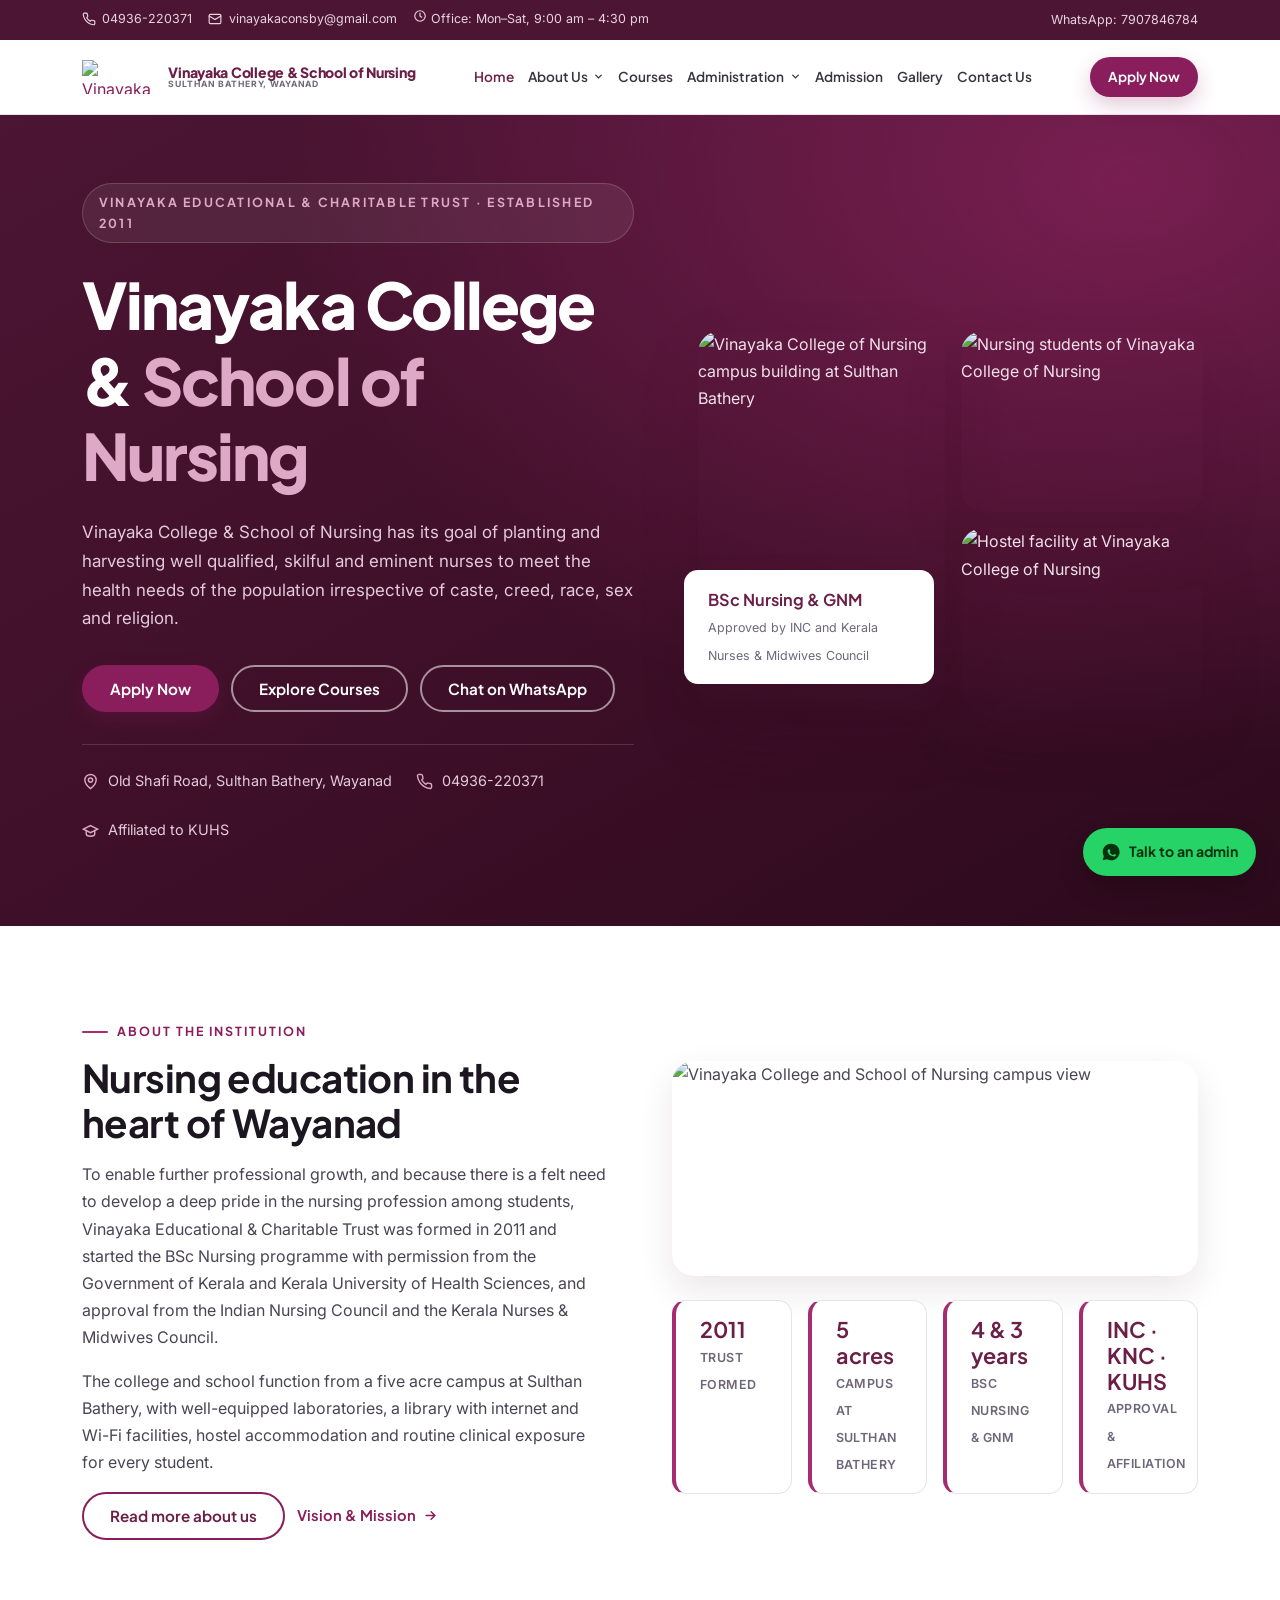
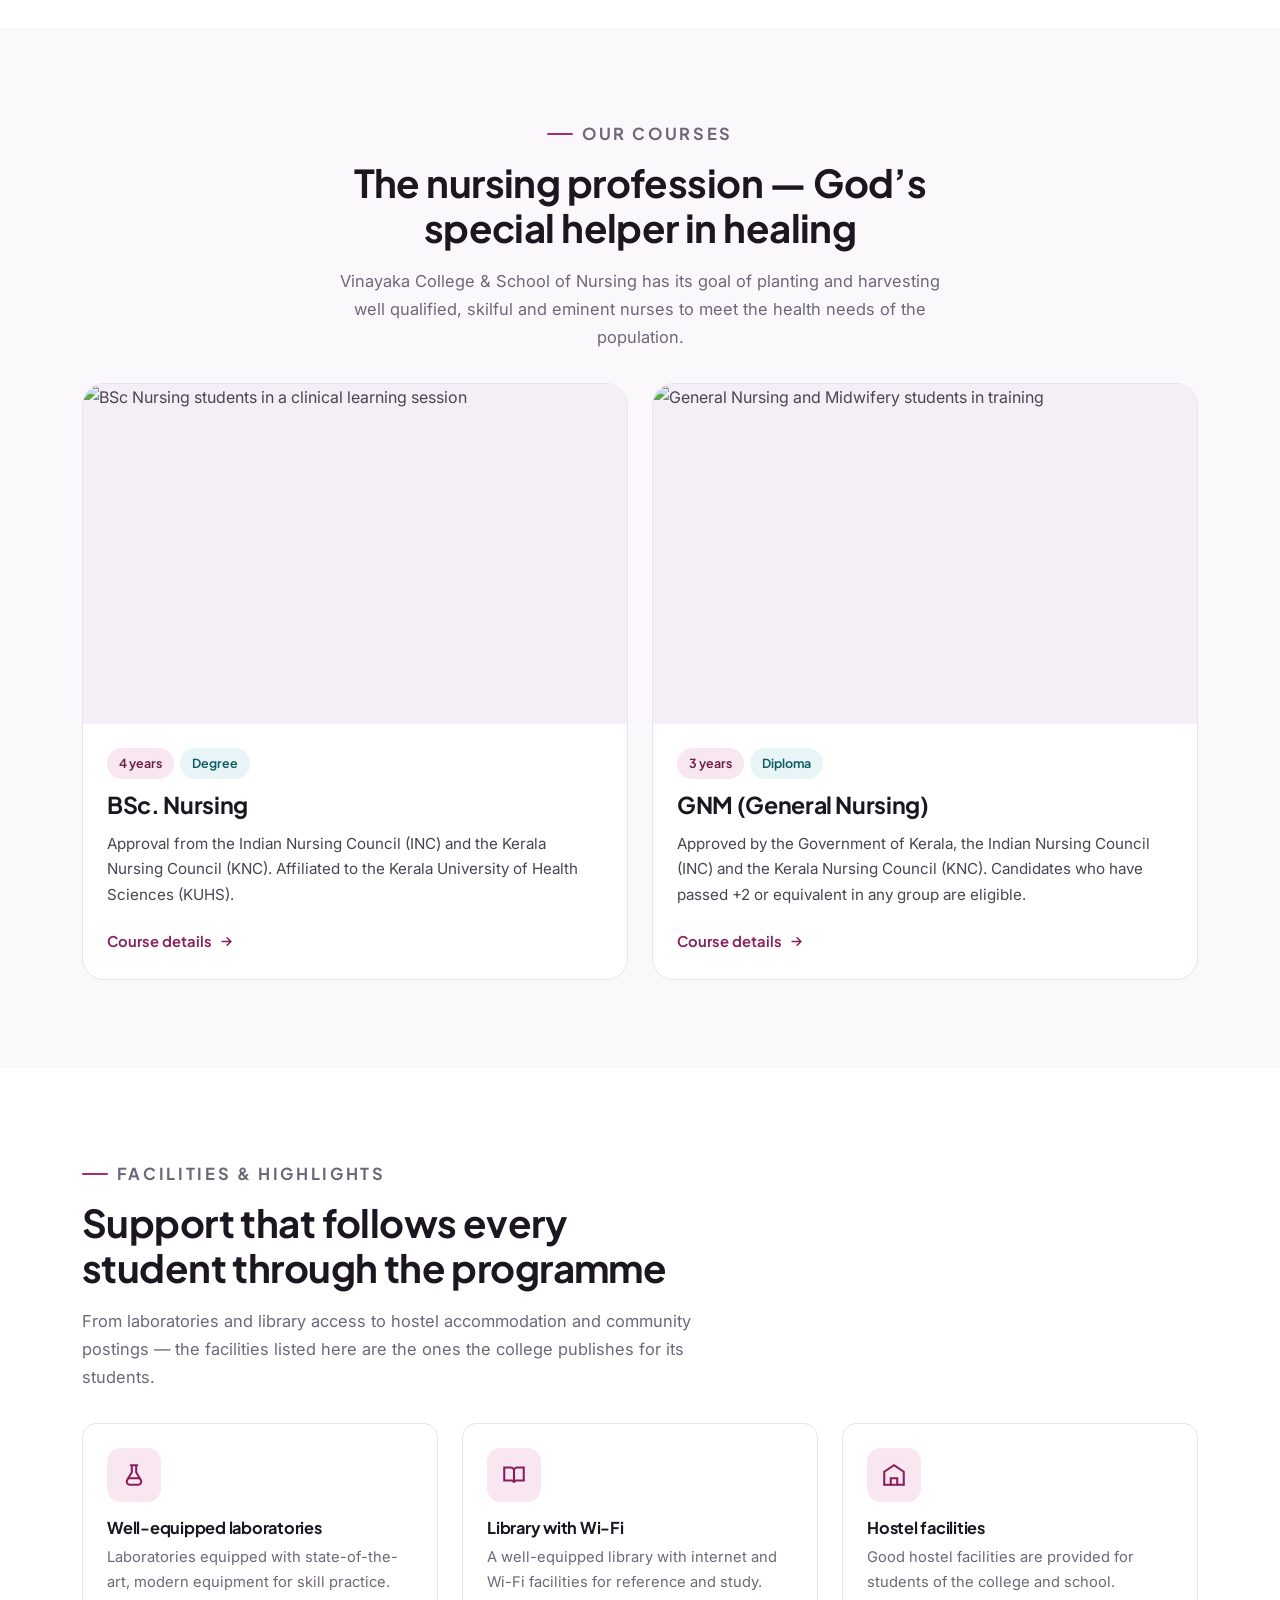
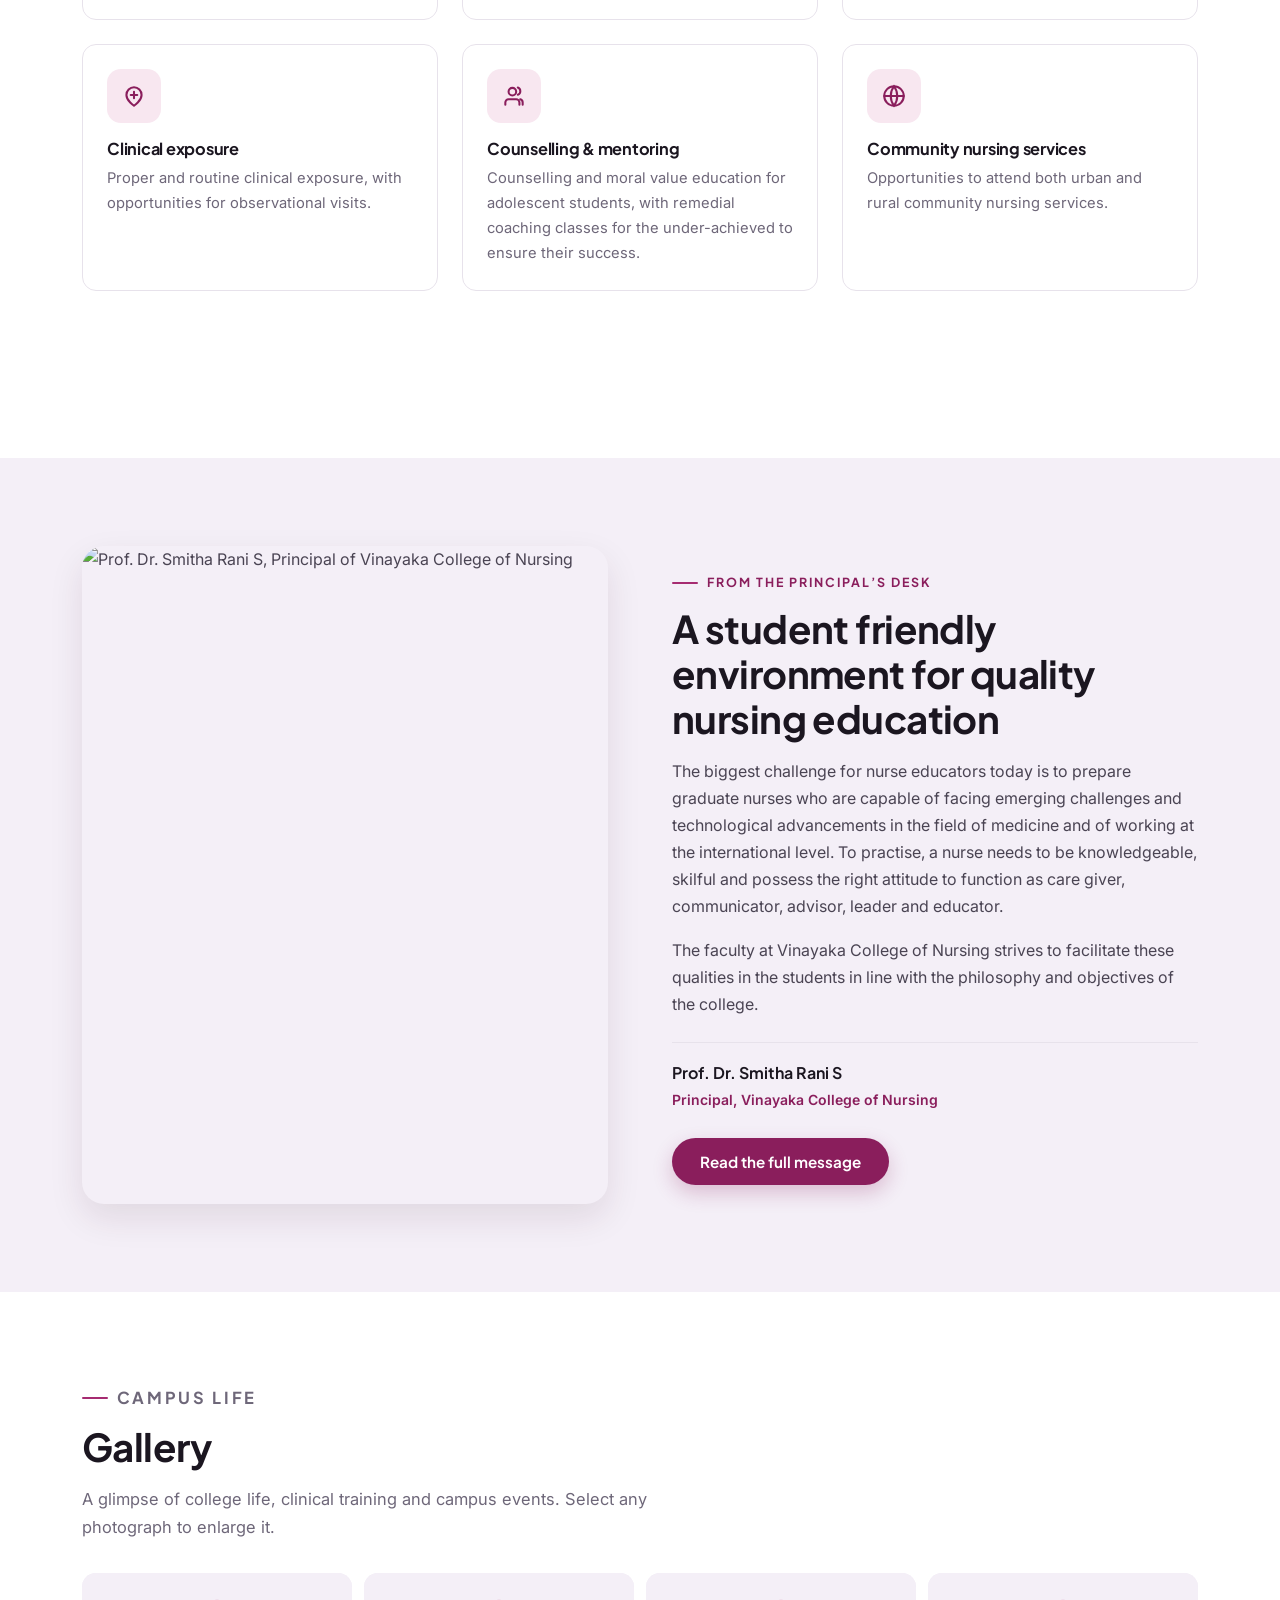
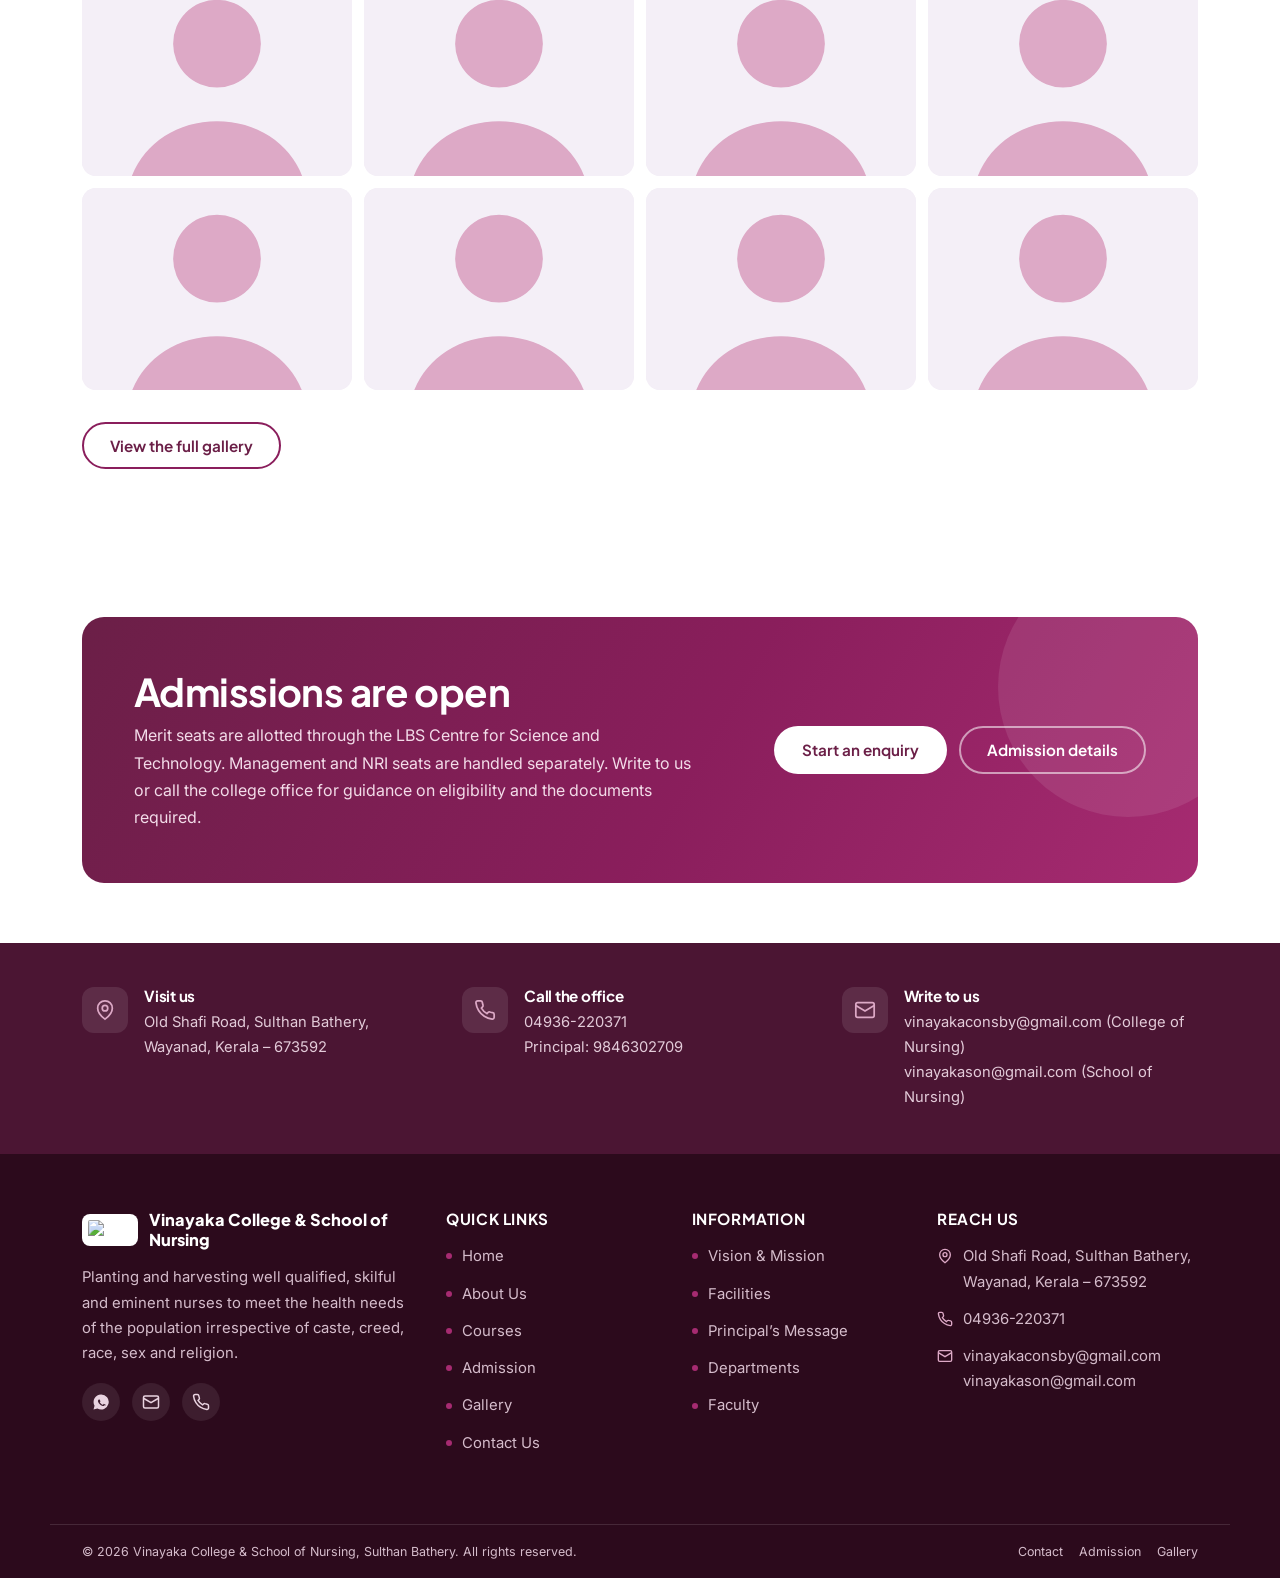
==== index.html @ c4af8f01 "Initial project upload" ====
<!DOCTYPE html>
<html lang="en">
<head>
<meta charset="utf-8">
<meta name="viewport" content="width=device-width, initial-scale=1">
<title>Vinayaka College &amp; School of Nursing | Sulthan Bathery, Wayanad</title>
<meta name="description" content="Vinayaka College &amp; School of Nursing, Sulthan Bathery, Wayanad, Kerala. BSc Nursing and GNM programmes approved by the Indian Nursing Council and Kerala Nurses and Midwives Council and affiliated to KUHS.">
<link rel="icon" href="https://vinayakacollegeofnursing.com/wp-content/uploads/2023/04/logo-1.png">
<link rel="preconnect" href="https://fonts.googleapis.com">
<link rel="preconnect" href="https://fonts.gstatic.com" crossorigin>
<link href="https://fonts.googleapis.com/css2?family=Inter:wght@400;500;600;700&family=Plus+Jakarta+Sans:wght@600;700;800&display=swap" rel="stylesheet">
<link rel="stylesheet" href="css/style.css">
</head>
<body data-page="home">
<div class="scroll-progress" id="scrollProgress" aria-hidden="true"></div>
<a class="skip-link" href="#main">Skip to main content</a>

<!-- ============================ TOP BAR ============================ -->
<div class="topbar">
  <div class="container topbar__inner">
    <ul>
      <li><a href="tel:+914936220371">
        <svg width="14" height="14" viewBox="0 0 24 24" fill="none" stroke="currentColor" stroke-width="2" stroke-linecap="round" aria-hidden="true"><path d="M22 16.9v3a2 2 0 0 1-2.2 2 19.8 19.8 0 0 1-8.6-3.1 19.5 19.5 0 0 1-6-6A19.8 19.8 0 0 1 2.1 4.2 2 2 0 0 1 4.1 2h3a2 2 0 0 1 2 1.7c.1 1 .4 1.9.7 2.8a2 2 0 0 1-.5 2.1L8.1 9.9a16 16 0 0 0 6 6l1.3-1.3a2 2 0 0 1 2.1-.4c.9.3 1.8.6 2.8.7a2 2 0 0 1 1.7 2Z"/></svg>
        04936-220371</a></li>
      <li><a href="mailto:vinayakaconsby@gmail.com">
        <svg width="14" height="14" viewBox="0 0 24 24" fill="none" stroke="currentColor" stroke-width="2" stroke-linecap="round" aria-hidden="true"><rect x="2" y="4" width="20" height="16" rx="2"/><path d="m2 7 10 6 10-6"/></svg>
        vinayakaconsby@gmail.com</a></li>
      <li class="topbar__hours">
        <svg width="14" height="14" viewBox="0 0 24 24" fill="none" stroke="currentColor" stroke-width="2" stroke-linecap="round" aria-hidden="true"><circle cx="12" cy="12" r="9"/><path d="M12 7v5l3 2"/></svg>
        Office: Mon&ndash;Sat, 9:00 am &ndash; 4:30 pm
      </li>
    </ul>
    <div class="socials">
      <a href="https://wa.me/7907846784" target="_blank" rel="noopener">WhatsApp: 7907846784</a>
    </div>
  </div>
</div>

<!-- ============================ HEADER ============================ -->
<header class="site-header" id="siteHeader">
  <div class="container header__inner">
    <a class="brand" href="index.html">
      <img src="https://vinayakacollegeofnursing.com/wp-content/uploads/2023/04/logo-1.png" alt="Vinayaka College and School of Nursing logo" width="52" height="23">
      <span class="brand__text">
        <span class="brand__name">Vinayaka College &amp; School of Nursing</span>
        <span class="brand__sub">Sulthan Bathery, Wayanad</span>
      </span>
    </a>

    <button class="nav-toggle" id="navToggle" type="button" aria-expanded="false" aria-controls="primaryNav" aria-label="Open main menu">
      <span class="nav-toggle__bars" aria-hidden="true"></span>
    </button>

    <nav class="nav" id="primaryNav" aria-label="Main">
      <ul class="nav__list">
        <li><a class="nav__link" href="index.html" aria-current="page">Home</a></li>

        <li class="has-dropdown">
          <button class="nav__link" type="button" aria-expanded="false">About Us
            <svg class="caret" width="11" height="11" viewBox="0 0 24 24" fill="none" stroke="currentColor" stroke-width="3" stroke-linecap="round" aria-hidden="true"><path d="m6 9 6 6 6-6"/></svg>
          </button>
          <ul class="dropdown">
            <li><a href="vision-mission.html">Vision &amp; Mission</a></li>
            <li><a href="facilities.html">Facilities</a></li>
            <li><a href="principals-message.html">Principal&rsquo;s Message</a></li>
          </ul>
        </li>

        <li><a class="nav__link" href="courses.html">Courses</a></li>

        <li class="has-dropdown">
          <button class="nav__link" type="button" aria-expanded="false">Administration
            <svg class="caret" width="11" height="11" viewBox="0 0 24 24" fill="none" stroke="currentColor" stroke-width="3" stroke-linecap="round" aria-hidden="true"><path d="m6 9 6 6 6-6"/></svg>
          </button>
          <ul class="dropdown">
            <li><a href="departments.html">Departments</a></li>
            <li><a href="faculty.html">Faculty</a></li>
          </ul>
        </li>

        <li><a class="nav__link" href="admission.html">Admission</a></li>
        <li><a class="nav__link" href="gallery.html">Gallery</a></li>
        <li><a class="nav__link" href="contact.html">Contact Us</a></li>
      </ul>
      <div class="nav__cta"><a class="btn btn--primary" href="admission.html#enquiry">Apply Now</a>
        <a class="btn btn--primary btn--sm" href="admission.html#enquiry">Apply Now</a>
      </div>
    </nav>

    <div class="header__cta">
      <a class="btn btn--primary btn--sm" href="admission.html#enquiry">Apply Now</a>
    </div>
  </div>
</header>
<div class="nav-scrim" id="navScrim" aria-hidden="true"></div>

<main id="main">

  <!-- ============================ HERO ============================ -->
  <section class="hero">
    <div class="container hero__inner">
      <div data-reveal>
        <p class="hero__eyebrow">Vinayaka Educational &amp; Charitable Trust &middot; Established 2011</p>
        <h1>Vinayaka College &amp; <em>School of Nursing</em></h1>
        <p class="hero__lead">
          Vinayaka College &amp; School of Nursing has its goal of planting and harvesting well qualified,
          skilful and eminent nurses to meet the health needs of the population irrespective of caste,
          creed, race, sex and religion.
        </p>
        <div class="btn-row">
          <a class="btn btn--primary" href="admission.html#enquiry">Apply Now</a>
          <a class="btn btn--onDark" href="courses.html">Explore Courses</a>
          <a class="btn btn--onDark" href="https://api.whatsapp.com/send/?phone=7907846784&amp;text&amp;type=phone_number&amp;app_absent=0" target="_blank" rel="noopener">Chat on WhatsApp</a>
        </div>
        <ul class="hero__meta">
          <li>
            <svg width="17" height="17" viewBox="0 0 24 24" fill="none" stroke="currentColor" stroke-width="2" stroke-linecap="round" aria-hidden="true"><path d="M20 10c0 6-8 12-8 12s-8-6-8-12a8 8 0 0 1 16 0Z"/><circle cx="12" cy="10" r="3"/></svg>
            Old Shafi Road, Sulthan Bathery, Wayanad
          </li>
          <li>
            <svg width="17" height="17" viewBox="0 0 24 24" fill="none" stroke="currentColor" stroke-width="2" stroke-linecap="round" aria-hidden="true"><path d="M22 16.9v3a2 2 0 0 1-2.2 2 19.8 19.8 0 0 1-8.6-3.1 19.5 19.5 0 0 1-6-6A19.8 19.8 0 0 1 2.1 4.2 2 2 0 0 1 4.1 2h3a2 2 0 0 1 2 1.7c.1 1 .4 1.9.7 2.8a2 2 0 0 1-.5 2.1L8.1 9.9a16 16 0 0 0 6 6l1.3-1.3a2 2 0 0 1 2.1-.4c.9.3 1.8.6 2.8.7a2 2 0 0 1 1.7 2Z"/></svg>
            04936-220371
          </li>
          <li>
            <svg width="17" height="17" viewBox="0 0 24 24" fill="none" stroke="currentColor" stroke-width="2" stroke-linecap="round" aria-hidden="true"><path d="M22 10 12 5 2 10l10 5 10-5Z"/><path d="M6 12v5c0 1.7 2.7 3 6 3s6-1.3 6-3v-5"/></svg>
            Affiliated to KUHS
          </li>
        </ul>
      </div>

      <div class="hero__media" data-reveal="right" data-reveal-delay="2">
        <div class="hero__media-grid">
          <img class="tall" src="https://vinayakacollegeofnursing.com/wp-content/uploads/2023/10/slider.jpg" alt="Vinayaka College of Nursing campus building at Sulthan Bathery" loading="eager" width="600" height="920">
          <img class="wide" src="https://vinayakacollegeofnursing.com/wp-content/uploads/2023/07/bscnursing.jpg" alt="Nursing students of Vinayaka College of Nursing" loading="eager" width="600" height="450">
          <img class="wide" src="https://vinayakacollegeofnursing.com/wp-content/uploads/2023/07/hostel-facility.jpg" alt="Hostel facility at Vinayaka College of Nursing" loading="lazy" width="600" height="450">
        </div>
        <div class="hero__badge">
          <strong>BSc Nursing &amp; GNM</strong>
          <span>Approved by INC and Kerala Nurses &amp; Midwives Council</span>
        </div>
      </div>
    </div>
  </section>

  <!-- ============================ ABOUT SNIPPET ============================ -->
  <section class="section">
    <div class="container split">
      <div data-reveal="left">
        <p class="eyebrow">About the institution</p>
        <h2>Nursing education in the heart of Wayanad</h2>
        <p>
          To enable further professional growth, and because there is a felt need to develop a deep pride
          in the nursing profession among students, Vinayaka Educational &amp; Charitable Trust was formed
          in 2011 and started the BSc Nursing programme with permission from the Government of Kerala and
          Kerala University of Health Sciences, and approval from the Indian Nursing Council and the
          Kerala Nurses &amp; Midwives Council.
        </p>
        <p>
          The college and school function from a five acre campus at Sulthan Bathery, with well-equipped
          laboratories, a library with internet and Wi-Fi facilities, hostel accommodation and routine
          clinical exposure for every student.
        </p>
        <div class="btn-row">
          <a class="btn btn--ghost" href="about-us.html">Read more about us</a>
          <a class="link-arrow" href="vision-mission.html">Vision &amp; Mission
            <svg width="15" height="15" viewBox="0 0 24 24" fill="none" stroke="currentColor" stroke-width="2.4" stroke-linecap="round" aria-hidden="true"><path d="M5 12h14M13 6l6 6-6 6"/></svg>
          </a>
        </div>
      </div>

      <div data-reveal="right">
        <img src="https://vinayakacollegeofnursing.com/wp-content/uploads/2023/07/banner_20180314am043257-1024x418.jpg" alt="Vinayaka College and School of Nursing campus view" loading="lazy" width="1024" height="418" style="border-radius:var(--radius-lg);box-shadow:var(--shadow-md)">
        <ul class="stats" style="margin-top:var(--sp-5)">
          <li><strong>2011</strong><span>Trust formed</span></li>
          <li><strong>5 acres</strong><span>Campus at Sulthan Bathery</span></li>
          <li><strong>4 &amp; 3 years</strong><span>BSc Nursing &amp; GNM</span></li>
          <li><strong>INC &middot; KNC &middot; KUHS</strong><span>Approval &amp; affiliation</span></li>
        </ul>
      </div>
    </div>
  </section>

  <!-- ============================ COURSES PREVIEW ============================ -->
  <section class="section section--tint">
    <div class="container">
      <div class="section-head section-head--center" data-reveal>
        <p class="eyebrow">Our courses</p>
        <h2>The nursing profession &mdash; God&rsquo;s special helper in healing</h2>
        <p>Vinayaka College &amp; School of Nursing has its goal of planting and harvesting well qualified,
          skilful and eminent nurses to meet the health needs of the population.</p>
      </div>

      <div class="grid grid--2">
        <article class="card" data-reveal data-reveal-delay="1">
          <div class="card__media">
            <img src="https://vinayakacollegeofnursing.com/wp-content/uploads/2023/07/bscnursing.jpg" alt="BSc Nursing students in a clinical learning session" loading="lazy" width="800" height="500">
          </div>
          <div class="card__body">
            <div class="card__tags">
              <span class="tag">4 years</span>
              <span class="tag tag--teal">Degree</span>
            </div>
            <h3 class="card__title">BSc. Nursing</h3>
            <p class="card__text">
              Approval from the Indian Nursing Council (INC) and the Kerala Nursing Council (KNC).
              Affiliated to the Kerala University of Health Sciences (KUHS).
            </p>
            <div class="card__foot">
              <a class="link-arrow" href="courses.html#bsc-nursing">Course details
                <svg width="15" height="15" viewBox="0 0 24 24" fill="none" stroke="currentColor" stroke-width="2.4" stroke-linecap="round" aria-hidden="true"><path d="M5 12h14M13 6l6 6-6 6"/></svg>
              </a>
            </div>
          </div>
        </article>

        <article class="card" data-reveal data-reveal-delay="2">
          <div class="card__media">
            <img src="https://vinayakacollegeofnursing.com/wp-content/uploads/2023/07/bscnursing1.jpg" alt="General Nursing and Midwifery students in training" loading="lazy" width="800" height="500">
          </div>
          <div class="card__body">
            <div class="card__tags">
              <span class="tag">3 years</span>
              <span class="tag tag--teal">Diploma</span>
            </div>
            <h3 class="card__title">GNM (General Nursing)</h3>
            <p class="card__text">
              Approved by the Government of Kerala, the Indian Nursing Council (INC) and the
              Kerala Nursing Council (KNC). Candidates who have passed +2 or equivalent in any group
              are eligible.
            </p>
            <div class="card__foot">
              <a class="link-arrow" href="courses.html#gnm">Course details
                <svg width="15" height="15" viewBox="0 0 24 24" fill="none" stroke="currentColor" stroke-width="2.4" stroke-linecap="round" aria-hidden="true"><path d="M5 12h14M13 6l6 6-6 6"/></svg>
              </a>
            </div>
          </div>
        </article>
      </div>
    </div>
  </section>

  <!-- ============================ FACILITIES PREVIEW ============================ -->
  <section class="section">
    <div class="container">
      <div class="section-head" data-reveal>
        <p class="eyebrow">Facilities &amp; highlights</p>
        <h2>Support that follows every student through the programme</h2>
        <p>From laboratories and library access to hostel accommodation and community postings &mdash;
          the facilities listed here are the ones the college publishes for its students.</p>
      </div>

      <div class="grid grid--3">
        <div class="feature" data-reveal data-reveal-delay="1">
          <div class="feature__icon" aria-hidden="true">
            <svg width="26" height="26" viewBox="0 0 24 24" fill="none" stroke="currentColor" stroke-width="1.9" stroke-linecap="round"><path d="M9 3h6M10 3v6.5L5.5 17A3 3 0 0 0 8 21h8a3 3 0 0 0 2.5-4L14 9.5V3"/><path d="M7 15h10"/></svg>
          </div>
          <h3>Well-equipped laboratories</h3>
          <p>Laboratories equipped with state-of-the-art, modern equipment for skill practice.</p>
        </div>

        <div class="feature" data-reveal data-reveal-delay="2">
          <div class="feature__icon" aria-hidden="true">
            <svg width="26" height="26" viewBox="0 0 24 24" fill="none" stroke="currentColor" stroke-width="1.9" stroke-linecap="round"><path d="M3 5h6a3 3 0 0 1 3 3v11a2.5 2.5 0 0 0-2.5-2H3Z"/><path d="M21 5h-6a3 3 0 0 0-3 3v11a2.5 2.5 0 0 1 2.5-2H21Z"/></svg>
          </div>
          <h3>Library with Wi-Fi</h3>
          <p>A well-equipped library with internet and Wi-Fi facilities for reference and study.</p>
        </div>

        <div class="feature" data-reveal data-reveal-delay="3">
          <div class="feature__icon" aria-hidden="true">
            <svg width="26" height="26" viewBox="0 0 24 24" fill="none" stroke="currentColor" stroke-width="1.9" stroke-linecap="round"><path d="M3 21V9l9-6 9 6v12"/><path d="M9 21v-6h6v6"/><path d="M3 21h18"/></svg>
          </div>
          <h3>Hostel facilities</h3>
          <p>Good hostel facilities are provided for students of the college and school.</p>
        </div>

        <div class="feature" data-reveal data-reveal-delay="1">
          <div class="feature__icon" aria-hidden="true">
            <svg width="26" height="26" viewBox="0 0 24 24" fill="none" stroke="currentColor" stroke-width="1.9" stroke-linecap="round"><path d="M12 21s-7-4.6-7-10a7 7 0 0 1 14 0c0 5.4-7 10-7 10Z"/><path d="M12 8v6M9 11h6"/></svg>
          </div>
          <h3>Clinical exposure</h3>
          <p>Proper and routine clinical exposure, with opportunities for observational visits.</p>
        </div>

        <div class="feature" data-reveal data-reveal-delay="2">
          <div class="feature__icon" aria-hidden="true">
            <svg width="26" height="26" viewBox="0 0 24 24" fill="none" stroke="currentColor" stroke-width="1.9" stroke-linecap="round"><path d="M17 20v-2a3 3 0 0 0-3-3H7a3 3 0 0 0-3 3v2"/><circle cx="10.5" cy="8" r="3.5"/><path d="M20 20v-2a3 3 0 0 0-2.3-2.9"/><path d="M15.5 4.2a3.5 3.5 0 0 1 0 6.6"/></svg>
          </div>
          <h3>Counselling &amp; mentoring</h3>
          <p>Counselling and moral value education for adolescent students, with remedial coaching
             classes for the under-achieved to ensure their success.</p>
        </div>

        <div class="feature" data-reveal data-reveal-delay="3">
          <div class="feature__icon" aria-hidden="true">
            <svg width="26" height="26" viewBox="0 0 24 24" fill="none" stroke="currentColor" stroke-width="1.9" stroke-linecap="round"><circle cx="12" cy="12" r="9"/><path d="M3 12h18M12 3a15 15 0 0 1 0 18 15 15 0 0 1 0-18Z"/></svg>
          </div>
          <h3>Community nursing services</h3>
          <p>Opportunities to attend both urban and rural community nursing services.</p>
        </div>
      </div>

      <div class="btn-row" style="margin-top:var(--sp-6)" data-reveal>
        <a class="btn btn--ghost" href="facilities.html">See all facilities</a>
      </div>
    </div>
  </section>

  <!-- ============================ PRINCIPAL SNIPPET ============================ -->
  <section class="section section--lav">
    <div class="container split">
      <div data-reveal="left">
        <img src="https://vinayakacollegeofnursing.com/wp-content/uploads/2026/02/00111.jpg" alt="Prof. Dr. Smitha Rani S, Principal of Vinayaka College of Nursing" loading="lazy" width="600" height="700" style="border-radius:var(--radius-lg);box-shadow:var(--shadow-md);width:100%;object-fit:cover;aspect-ratio:4/5">
      </div>
      <div data-reveal="right">
        <p class="eyebrow">From the Principal&rsquo;s desk</p>
        <h2>A student friendly environment for quality nursing education</h2>
        <div class="quote" style="background:transparent;border:0;box-shadow:none;padding:0">
          <p>
            The biggest challenge for nurse educators today is to prepare graduate nurses who are capable
            of facing emerging challenges and technological advancements in the field of medicine and of
            working at the international level. To practise, a nurse needs to be knowledgeable, skilful and
            possess the right attitude to function as care giver, communicator, advisor, leader and educator.
          </p>
          <p>
            The faculty at Vinayaka College of Nursing strives to facilitate these qualities in the students
            in line with the philosophy and objectives of the college.
          </p>
          <div class="quote__sign">
            <strong>Prof. Dr. Smitha Rani S</strong>
            <span>Principal, Vinayaka College of Nursing</span>
          </div>
        </div>
        <div class="btn-row" style="margin-top:var(--sp-5)">
          <a class="btn btn--primary" href="principals-message.html">Read the full message</a>
        </div>
      </div>
    </div>
  </section>

  <!-- ============================ GALLERY PREVIEW ============================ -->
  <section class="section">
    <div class="container">
      <div class="section-head" data-reveal>
        <p class="eyebrow">Campus life</p>
        <h2>Gallery</h2>
        <p>A glimpse of college life, clinical training and campus events. Select any photograph to
          enlarge it.</p>
      </div>

      <div class="gallery-grid gallery-grid--preview" id="galleryGrid" data-limit="8" data-year-filter="false"></div>

      <div class="btn-row" style="margin-top:var(--sp-6)" data-reveal>
        <a class="btn btn--ghost" href="gallery.html">View the full gallery</a>
      </div>
    </div>
  </section>

  <!-- ============================ ADMISSION CTA ============================ -->
  <section class="section section--tight">
    <div class="container" data-reveal="zoom">
      <div class="cta-band">
        <div>
          <h2>Admissions are open</h2>
          <p>Merit seats are allotted through the LBS Centre for Science and Technology. Management and
            NRI seats are handled separately. Write to us or call the college office for guidance on
            eligibility and the documents required.</p>
        </div>
        <div class="cta-band__actions">
          <a class="btn btn--light" href="admission.html#enquiry">Start an enquiry</a>
          <a class="btn btn--onDark" href="admission.html">Admission details</a>
        </div>
      </div>
    </div>
  </section>

  <!-- ============================ CONTACT STRIP ============================ -->
  <section class="contact-strip">
    <div class="container contact-strip__grid">
      <div class="contact-strip__item" data-reveal data-reveal-delay="1">
        <div class="contact-strip__icon" aria-hidden="true">
          <svg width="22" height="22" viewBox="0 0 24 24" fill="none" stroke="currentColor" stroke-width="1.9" stroke-linecap="round"><path d="M20 10c0 6-8 12-8 12s-8-6-8-12a8 8 0 0 1 16 0Z"/><circle cx="12" cy="10" r="3"/></svg>
        </div>
        <div>
          <h3>Visit us</h3>
          <p>Old Shafi Road, Sulthan Bathery,<br>Wayanad, Kerala &ndash; 673592</p>
        </div>
      </div>
      <div class="contact-strip__item" data-reveal data-reveal-delay="2">
        <div class="contact-strip__icon" aria-hidden="true">
          <svg width="22" height="22" viewBox="0 0 24 24" fill="none" stroke="currentColor" stroke-width="1.9" stroke-linecap="round"><path d="M22 16.9v3a2 2 0 0 1-2.2 2 19.8 19.8 0 0 1-8.6-3.1 19.5 19.5 0 0 1-6-6A19.8 19.8 0 0 1 2.1 4.2 2 2 0 0 1 4.1 2h3a2 2 0 0 1 2 1.7c.1 1 .4 1.9.7 2.8a2 2 0 0 1-.5 2.1L8.1 9.9a16 16 0 0 0 6 6l1.3-1.3a2 2 0 0 1 2.1-.4c.9.3 1.8.6 2.8.7a2 2 0 0 1 1.7 2Z"/></svg>
        </div>
        <div>
          <h3>Call the office</h3>
          <p><a href="tel:+914936220371">04936-220371</a><br>
             Principal: <a href="tel:+919846302709">9846302709</a></p>
        </div>
      </div>
      <div class="contact-strip__item" data-reveal data-reveal-delay="3">
        <div class="contact-strip__icon" aria-hidden="true">
          <svg width="22" height="22" viewBox="0 0 24 24" fill="none" stroke="currentColor" stroke-width="1.9" stroke-linecap="round"><rect x="2" y="4" width="20" height="16" rx="2"/><path d="m2 7 10 6 10-6"/></svg>
        </div>
        <div>
          <h3>Write to us</h3>
          <p><a href="mailto:vinayakaconsby@gmail.com">vinayakaconsby@gmail.com</a> (College of Nursing)<br>
             <a href="mailto:vinayakason@gmail.com">vinayakason@gmail.com</a> (School of Nursing)</p>
        </div>
      </div>
    </div>
  </section>

</main>

<!-- ============================ FOOTER ============================ -->
<footer class="site-footer">
  <div class="container site-footer__main">
    <div>
      <div class="footer-brand">
        <img src="https://vinayakacollegeofnursing.com/wp-content/uploads/2023/04/logo-1.png" alt="Vinayaka College and School of Nursing logo" width="56" height="25" loading="lazy">
        <span>Vinayaka College &amp; School of Nursing</span>
      </div>
      <p>
        Planting and harvesting well qualified, skilful and eminent nurses to meet the health needs of
        the population irrespective of caste, creed, race, sex and religion.
      </p>
      <div class="footer-social">
        <a href="https://wa.me/7907846784" target="_blank" rel="noopener" aria-label="WhatsApp the college">
          <svg width="18" height="18" viewBox="0 0 24 24" fill="currentColor" aria-hidden="true"><path d="M12 2a10 10 0 0 0-8.6 15L2 22l5.2-1.4A10 10 0 1 0 12 2Zm5.3 14.1c-.2.6-1.2 1.2-1.7 1.2-.4 0-.9.2-3.1-.7s-3.6-3.3-3.7-3.5c-.1-.2-.9-1.2-.9-2.3s.6-1.6.8-1.9c.2-.2.4-.3.6-.3h.5c.2 0 .4 0 .6.4l.8 1.9c.1.2 0 .4-.1.5l-.4.5c-.1.2-.3.3-.1.6.2.3.7 1.1 1.5 1.8 1 .9 1.8 1.2 2 1.3.2.1.4.1.6-.1l.8-.9c.2-.2.3-.2.5-.1l1.7.8c.4.2.5.3.5.5 0 .1 0 .7-.1 1.2Z"/></svg>
        </a>
        <a href="mailto:vinayakaconsby@gmail.com" aria-label="Email the college">
          <svg width="18" height="18" viewBox="0 0 24 24" fill="none" stroke="currentColor" stroke-width="2" aria-hidden="true"><rect x="2" y="4" width="20" height="16" rx="2"/><path d="m2 7 10 6 10-6"/></svg>
        </a>
        <a href="tel:+914936220371" aria-label="Call the college">
          <svg width="18" height="18" viewBox="0 0 24 24" fill="none" stroke="currentColor" stroke-width="2" stroke-linecap="round" aria-hidden="true"><path d="M22 16.9v3a2 2 0 0 1-2.2 2 19.8 19.8 0 0 1-8.6-3.1 19.5 19.5 0 0 1-6-6A19.8 19.8 0 0 1 2.1 4.2 2 2 0 0 1 4.1 2h3a2 2 0 0 1 2 1.7c.1 1 .4 1.9.7 2.8a2 2 0 0 1-.5 2.1L8.1 9.9a16 16 0 0 0 6 6l1.3-1.3a2 2 0 0 1 2.1-.4c.9.3 1.8.6 2.8.7a2 2 0 0 1 1.7 2Z"/></svg>
        </a>
      </div>
    </div>

    <div>
      <h3>Quick links</h3>
      <ul class="footer-links">
        <li><a href="index.html">Home</a></li>
        <li><a href="about-us.html">About Us</a></li>
        <li><a href="courses.html">Courses</a></li>
        <li><a href="admission.html">Admission</a></li>
        <li><a href="gallery.html">Gallery</a></li>
        <li><a href="contact.html">Contact Us</a></li>
      </ul>
    </div>

    <div>
      <h3>Information</h3>
      <ul class="footer-links">
        <li><a href="vision-mission.html">Vision &amp; Mission</a></li>
        <li><a href="facilities.html">Facilities</a></li>
        <li><a href="principals-message.html">Principal&rsquo;s Message</a></li>
        <li><a href="departments.html">Departments</a></li>
        <li><a href="faculty.html">Faculty</a></li>
      </ul>
    </div>

    <div>
      <h3>Reach us</h3>
      <ul class="footer-contact">
        <li>
          <svg width="16" height="16" viewBox="0 0 24 24" fill="none" stroke="currentColor" stroke-width="2" stroke-linecap="round" aria-hidden="true"><path d="M20 10c0 6-8 12-8 12s-8-6-8-12a8 8 0 0 1 16 0Z"/><circle cx="12" cy="10" r="3"/></svg>
          <span>Old Shafi Road, Sulthan Bathery,<br>Wayanad, Kerala &ndash; 673592</span>
        </li>
        <li>
          <svg width="16" height="16" viewBox="0 0 24 24" fill="none" stroke="currentColor" stroke-width="2" stroke-linecap="round" aria-hidden="true"><path d="M22 16.9v3a2 2 0 0 1-2.2 2 19.8 19.8 0 0 1-8.6-3.1 19.5 19.5 0 0 1-6-6A19.8 19.8 0 0 1 2.1 4.2 2 2 0 0 1 4.1 2h3a2 2 0 0 1 2 1.7c.1 1 .4 1.9.7 2.8a2 2 0 0 1-.5 2.1L8.1 9.9a16 16 0 0 0 6 6l1.3-1.3a2 2 0 0 1 2.1-.4c.9.3 1.8.6 2.8.7a2 2 0 0 1 1.7 2Z"/></svg>
          <span><a href="tel:+914936220371">04936-220371</a></span>
        </li>
        <li>
          <svg width="16" height="16" viewBox="0 0 24 24" fill="none" stroke="currentColor" stroke-width="2" aria-hidden="true"><rect x="2" y="4" width="20" height="16" rx="2"/><path d="m2 7 10 6 10-6"/></svg>
          <span>
            <a href="mailto:vinayakaconsby@gmail.com">vinayakaconsby@gmail.com</a><br>
            <a href="mailto:vinayakason@gmail.com">vinayakason@gmail.com</a>
          </span>
        </li>
      </ul>
    </div>
  </div>

  <div class="container site-footer__bottom">
    <p>&copy; <span data-current-year>2026</span> Vinayaka College &amp; School of Nursing, Sulthan Bathery. All rights reserved.</p>
    <nav aria-label="Footer">
      <a href="contact.html">Contact</a>
      <a href="admission.html">Admission</a>
      <a href="gallery.html">Gallery</a>
    </nav>
  </div>
</footer>

<a class="float-wa" href="https://wa.me/7907846784" target="_blank" rel="noopener">
  <svg width="20" height="20" viewBox="0 0 24 24" fill="currentColor" aria-hidden="true"><path d="M12 2a10 10 0 0 0-8.6 15L2 22l5.2-1.4A10 10 0 1 0 12 2Zm5.3 14.1c-.2.6-1.2 1.2-1.7 1.2-.4 0-.9.2-3.1-.7s-3.6-3.3-3.7-3.5c-.1-.2-.9-1.2-.9-2.3s.6-1.6.8-1.9c.2-.2.4-.3.6-.3h.5c.2 0 .4 0 .6.4l.8 1.9c.1.2 0 .4-.1.5l-.4.5c-.1.2-.3.3-.1.6.2.3.7 1.1 1.5 1.8 1 .9 1.8 1.2 2 1.3.2.1.4.1.6-.1l.8-.9c.2-.2.3-.2.5-.1l1.7.8c.4.2.5.3.5.5 0 .1 0 .7-.1 1.2Z"/></svg>
  <span>Talk to an admin</span>
</a>

<button class="back-to-top" id="backToTop" type="button" aria-label="Back to top">
  <svg width="18" height="18" viewBox="0 0 24 24" fill="none" stroke="currentColor" stroke-width="2.4" stroke-linecap="round" aria-hidden="true"><path d="M12 19V5M6 11l6-6 6 6"/></svg>
</button>

<!-- ============================ LIGHTBOX ============================ -->
<div class="lightbox" id="lightbox" role="dialog" aria-modal="true" aria-label="Gallery image viewer">
  <button class="lightbox__btn lightbox__close" type="button" aria-label="Close image viewer">
    <svg width="20" height="20" viewBox="0 0 24 24" fill="none" stroke="currentColor" stroke-width="2.4" stroke-linecap="round" aria-hidden="true"><path d="M18 6 6 18M6 6l12 12"/></svg>
  </button>
  <button class="lightbox__btn lightbox__prev" type="button" aria-label="Previous image">
    <svg width="20" height="20" viewBox="0 0 24 24" fill="none" stroke="currentColor" stroke-width="2.4" stroke-linecap="round" aria-hidden="true"><path d="M15 18l-6-6 6-6"/></svg>
  </button>
  <figure class="lightbox__figure">
    <img class="lightbox__img" id="lightboxImg" src="" alt="">
    <figcaption class="lightbox__caption">
      <span id="lightboxCaption"></span>
      <span class="lightbox__count" id="lightboxCount"></span>
    </figcaption>
  </figure>
  <button class="lightbox__btn lightbox__next" type="button" aria-label="Next image">
    <svg width="20" height="20" viewBox="0 0 24 24" fill="none" stroke="currentColor" stroke-width="2.4" stroke-linecap="round" aria-hidden="true"><path d="M9 6l6 6-6 6"/></svg>
  </button>
</div>

<script src="js/script.js"></script>
</body>
</html>
---- css/style.css ----
/* ==========================================================================
   Vinayaka College & School of Nursing — shared stylesheet
   Palette derived from the college logo (deep magenta / plum).
   Design approach (layout, spacing, typography hierarchy, motion) is
   inspired by a modern academy site; no assets or text are copied from it.
   ========================================================================== */

/* ---------------------------------------------------------------
   1. Design tokens
   --------------------------------------------------------------- */
:root {
  /* Brand — sampled from the Vinayaka logo (deep magenta / plum) */
  --brand-900: #3E0F28;
  --brand-800: #4B1533;
  --brand-700: #6B1F47;
  --brand-600: #8A1E5C; /* primary — logo colour */
  --brand-500: #A62B71;
  --brand-300: #DDA9C6;
  --brand-100: #F8E7F0;

  /* Secondary — professional healthcare teal */
  --teal-700: #0E5C63;
  --teal-600: #12808A;
  --teal-200: #BEE3E6;
  --teal-100: #E8F5F6;

  /* Warm accent for highlights */
  --sand-500: #E2A33C;

  /* Neutrals */
  --ink: #1B1620;
  --ink-2: #3A3340;
  --body: #4A4453;
  --muted: #6E6779;
  --line: #E7E2EB;
  --surface: #FFFFFF;
  --surface-2: #FBF8FC;
  --surface-3: #F4EFF7;

  /* Type */
  --font-display: "Plus Jakarta Sans", "Avenir Next", "Segoe UI", Roboto, "Helvetica Neue", Arial, sans-serif;
  --font-body: "Inter", "Segoe UI", Roboto, "Helvetica Neue", Arial, sans-serif;

  /* Scale */
  --fs-display: clamp(2.1rem, 1.3rem + 3.4vw, 4rem);
  --fs-h1: clamp(1.9rem, 1.25rem + 2.5vw, 3.1rem);
  --fs-h2: clamp(1.55rem, 1.15rem + 1.6vw, 2.4rem);
  --fs-h3: clamp(1.15rem, 1rem + 0.6vw, 1.45rem);
  --fs-eyebrow: 0.78rem;
  --fs-body: 1rem;
  --fs-small: 0.875rem;
  --fs-xs: 0.78rem;

  /* Space */
  --sp-1: 0.25rem;
  --sp-2: 0.5rem;
  --sp-3: 0.75rem;
  --sp-4: 1rem;
  --sp-5: 1.5rem;
  --sp-6: 2rem;
  --sp-7: 2.75rem;
  --sp-8: 3.5rem;
  --sp-9: 5rem;
  --sp-10: 6.5rem;

  /* Shell */
  --container: 1180px;
  --container-wide: 1320px;
  --gutter: clamp(1rem, 0.4rem + 2vw, 2.25rem);
  --radius-sm: 8px;
  --radius: 14px;
  --radius-lg: 22px;
  --radius-pill: 999px;

  --shadow-xs: 0 1px 2px rgba(27, 22, 32, .06);
  --shadow-sm: 0 4px 14px rgba(62, 15, 40, .07);
  --shadow-md: 0 14px 34px rgba(62, 15, 40, .10);
  --shadow-lg: 0 26px 60px rgba(62, 15, 40, .16);

  --ease: cubic-bezier(.22, .61, .36, 1);
  --dur: .32s;

  --header-h: 74px;
}

/* ---------------------------------------------------------------
   2. Reset & base
   --------------------------------------------------------------- */
*, *::before, *::after { box-sizing: border-box; }

html {
  -webkit-text-size-adjust: 100%;
  scroll-behavior: smooth;
  scroll-padding-top: calc(var(--header-h) + 20px);
  overflow-x: hidden;
}

body {
  margin: 0;
  font-family: var(--font-body);
  font-size: var(--fs-body);
  line-height: 1.7;
  color: var(--body);
  background: var(--surface);
  overflow-x: hidden;
}

body.nav-open { overflow: hidden; }

h1, h2, h3, h4, h5 {
  font-family: var(--font-display);
  color: var(--ink);
  line-height: 1.18;
  margin: 0 0 var(--sp-4);
  letter-spacing: -0.015em;
  font-weight: 700;
}

h1 { font-size: var(--fs-h1); }
h2 { font-size: var(--fs-h2); }
h3 { font-size: var(--fs-h3); }
h4 { font-size: 1.05rem; letter-spacing: -0.005em; }
h5 { font-size: 0.95rem; }

p { margin: 0 0 var(--sp-4); }
p:last-child { margin-bottom: 0; }

a { color: var(--brand-600); text-decoration: none; transition: color var(--dur) var(--ease); }
a:hover { color: var(--brand-700); }

img, svg, iframe { max-width: 100%; }
img { height: auto; display: block; }

ul, ol { margin: 0 0 var(--sp-4); padding-left: 1.15rem; }
li { margin-bottom: var(--sp-2); }
li::marker { color: var(--brand-500); }

strong { color: var(--ink-2); font-weight: 650; }

:focus-visible {
  outline: 3px solid var(--teal-600);
  outline-offset: 3px;
  border-radius: 4px;
}

.skip-link {
  position: absolute;
  left: 50%;
  top: -60px;
  transform: translateX(-50%);
  z-index: 200;
  background: var(--brand-800);
  color: #fff;
  padding: 10px 20px;
  border-radius: 0 0 var(--radius-sm) var(--radius-sm);
  transition: top .2s var(--ease);
}
.skip-link:focus { top: 0; color: #fff; }

.visually-hidden {
  position: absolute !important;
  width: 1px; height: 1px;
  padding: 0; margin: -1px;
  overflow: hidden; clip: rect(0 0 0 0);
  white-space: nowrap; border: 0;
}

/* ---------------------------------------------------------------
   3. Layout helpers
   --------------------------------------------------------------- */
.container { width: 100%; max-width: var(--container); margin-inline: auto; padding-inline: var(--gutter); }
.container--wide { max-width: var(--container-wide); }

.section { padding-block: clamp(3.25rem, 2rem + 5vw, 5.5rem); }
.section--tight { padding-block: clamp(2.5rem, 1.6rem + 3vw, 3.75rem); }
.section--tint { background: var(--surface-2); }
.section--lav { background: var(--surface-3); }
.section--dark { background: var(--brand-800); color: #EBD9E4; }
.section--dark h2, .section--dark h3, .section--dark h4 { color: #fff; }
.section--dark a { color: var(--brand-300); }

.grid { display: grid; gap: var(--sp-5); }
.grid--start { align-items: start; }
.grid--2 { grid-template-columns: repeat(2, minmax(0, 1fr)); }
.grid--3 { grid-template-columns: repeat(3, minmax(0, 1fr)); }
.grid--4 { grid-template-columns: repeat(4, minmax(0, 1fr)); }

.split {
  display: grid;
  grid-template-columns: repeat(2, minmax(0, 1fr));
  gap: clamp(1.75rem, 1rem + 4vw, 4rem);
  align-items: center;
}

.stack > * + * { margin-top: var(--sp-4); }
.center { text-align: center; }
.mx-auto { margin-inline: auto; }
.max-60 { max-width: 60ch; }
.max-70 { max-width: 70ch; }

/* Section heading block */
.eyebrow {
  display: inline-flex;
  align-items: center;
  gap: .55rem;
  font-family: var(--font-display);
  font-size: var(--fs-eyebrow);
  font-weight: 700;
  letter-spacing: .16em;
  text-transform: uppercase;
  color: var(--brand-600);
  margin-bottom: var(--sp-3);
}
.eyebrow::before {
  content: "";
  width: 26px; height: 2px;
  background: var(--brand-500);
  border-radius: 2px;
}
.section--dark .eyebrow { color: var(--brand-300); }
.section--dark .eyebrow::before { background: var(--brand-300); }

.section-head { max-width: 62ch; margin-bottom: var(--sp-6); }
.section-head--center { margin-inline: auto; text-align: center; }
.section-head p { color: var(--muted); font-size: 1.03rem; }
.section--dark .section-head p { color: #DCC3D4; }

/* ---------------------------------------------------------------
   4. Buttons
   --------------------------------------------------------------- */
.btn {
  display: inline-flex;
  align-items: center;
  justify-content: center;
  gap: .55rem;
  font-family: var(--font-display);
  font-size: .95rem;
  font-weight: 650;
  line-height: 1;
  padding: 14px 26px;
  border: 2px solid transparent;
  border-radius: var(--radius-pill);
  cursor: pointer;
  text-align: center;
  transition: transform var(--dur) var(--ease), background-color var(--dur) var(--ease),
              color var(--dur) var(--ease), border-color var(--dur) var(--ease), box-shadow var(--dur) var(--ease);
}
.btn:hover { transform: translateY(-2px); }
.btn:active { transform: translateY(0); }

.btn--primary { background: var(--brand-600); color: #fff; box-shadow: 0 8px 20px rgba(138, 30, 92, .24); }
.btn--primary:hover { background: var(--brand-700); color: #fff; box-shadow: 0 12px 26px rgba(138, 30, 92, .3); }

.btn--ghost { background: transparent; color: var(--brand-700); border-color: var(--brand-600); }
.btn--ghost:hover { background: var(--brand-600); color: #fff; }

.btn--light { background: #fff; color: var(--brand-700); }
.btn--light:hover { background: var(--brand-100); color: var(--brand-800); }

.btn--onDark { background: transparent; color: #fff; border-color: rgba(255, 255, 255, .55); }
.btn--onDark:hover { background: #fff; color: var(--brand-800); border-color: #fff; }

.btn--teal { background: var(--teal-600); color: #fff; }
.btn--teal:hover { background: var(--teal-700); color: #fff; }

.btn--sm { padding: 10px 18px; font-size: .86rem; }
.btn-row { display: flex; flex-wrap: wrap; gap: var(--sp-3); }

.link-arrow {
  display: inline-flex;
  align-items: center;
  gap: .45rem;
  font-family: var(--font-display);
  font-weight: 650;
  font-size: .92rem;
}
.link-arrow svg { transition: transform var(--dur) var(--ease); }
.link-arrow:hover svg { transform: translateX(4px); }

/* ---------------------------------------------------------------
   5. Header / navigation
   --------------------------------------------------------------- */
.topbar {
  background: var(--brand-800);
  color: #E9D3E0;
  font-size: var(--fs-xs);
}
.topbar__inner {
  display: flex;
  flex-wrap: wrap;
  align-items: center;
  justify-content: space-between;
  gap: var(--sp-3);
  min-height: 40px;
  padding-block: 6px;
}
.topbar ul { display: flex; flex-wrap: wrap; gap: var(--sp-4); list-style: none; margin: 0; padding: 0; }
.topbar li { margin: 0; }
.topbar a, .topbar span { color: inherit; }
.topbar a { display: inline-flex; align-items: center; gap: .4rem; }
.topbar a:hover { color: #fff; }
.topbar .socials { display: flex; gap: .75rem; }

.site-header {
  position: sticky;
  top: 0;
  z-index: 90;
  background: rgba(255, 255, 255, .96);
  backdrop-filter: saturate(150%) blur(10px);
  border-bottom: 1px solid var(--line);
  transition: box-shadow var(--dur) var(--ease);
}
.site-header.is-stuck { box-shadow: 0 6px 24px rgba(62, 15, 40, .09); }

.header__inner {
  display: flex;
  align-items: center;
  justify-content: space-between;
  gap: clamp(.75rem, 1.5vw, 1.5rem);
  min-height: var(--header-h);
}

.brand { display: inline-flex; align-items: center; gap: .8rem; flex: none; }
.brand img { width: auto; height: 40px; }
.brand__text { display: flex; flex-direction: column; line-height: 1.15; }
.brand__name {
  font-family: var(--font-display);
  font-weight: 800;
  font-size: 1.02rem;
  color: var(--brand-700);
  letter-spacing: -.02em;
  white-space: nowrap;
}
.brand__sub {
  font-size: .63rem;
  letter-spacing: .14em;
  text-transform: uppercase;
  color: var(--muted);
  font-weight: 700;
  white-space: nowrap;
}

.nav { display: flex; align-items: center; gap: var(--sp-2); }
.nav__list {
  display: flex;
  align-items: center;
  gap: .15rem;
  list-style: none;
  margin: 0;
  padding: 0;
}
.nav__list > li { margin: 0; position: relative; }
.nav__link {
  display: inline-flex;
  align-items: center;
  gap: .35rem;
  font-family: var(--font-display);
  font-size: .93rem;
  font-weight: 600;
  color: var(--ink-2);
  padding: 10px 14px;
  border: 0;
  background: transparent;
  border-radius: var(--radius-pill);
  white-space: nowrap;
  cursor: pointer;
  transition: background-color var(--dur) var(--ease), color var(--dur) var(--ease);
}
.nav__link:hover { color: var(--brand-700); background: var(--brand-100); }
.nav__link[aria-current="page"] { color: var(--brand-700); }
.nav__link .caret { transition: transform var(--dur) var(--ease); flex: none; }
.has-dropdown > .nav__link[aria-expanded="true"] .caret { transform: rotate(180deg); }

.dropdown {
  position: absolute;
  top: calc(100% + 10px);
  left: 0;
  min-width: 258px;
  background: #fff;
  border: 1px solid var(--line);
  border-radius: var(--radius);
  box-shadow: var(--shadow-md);
  padding: var(--sp-2);
  list-style: none;
  margin: 0;
  opacity: 0;
  visibility: hidden;
  transform: translateY(-8px);
  transition: opacity .22s var(--ease), transform .22s var(--ease), visibility .22s;
}
.has-dropdown.is-open > .dropdown { opacity: 1; visibility: visible; transform: translateY(0); }
.dropdown li { margin: 0; }
.dropdown a {
  display: block;
  padding: 10px 14px;
  border-radius: var(--radius-sm);
  font-size: .9rem;
  font-weight: 550;
  color: var(--ink-2);
}
.dropdown a:hover { background: var(--brand-100); color: var(--brand-700); }

.header__cta { display: flex; align-items: center; gap: var(--sp-3); }

.nav-toggle {
  display: none;
  width: 46px; height: 46px;
  border: 1px solid var(--line);
  border-radius: var(--radius-sm);
  background: #fff;
  cursor: pointer;
  padding: 0;
  place-items: center;
}
.nav-toggle__bars { position: relative; display: block; width: 22px; height: 2px; background: var(--brand-700); border-radius: 2px; transition: background .2s var(--ease); }
.nav-toggle__bars::before, .nav-toggle__bars::after {
  content: ""; position: absolute; left: 0; width: 22px; height: 2px; background: var(--brand-700); border-radius: 2px;
  transition: transform .25s var(--ease), top .25s var(--ease);
}
.nav-toggle__bars::before { top: -7px; }
.nav-toggle__bars::after { top: 7px; }
.nav-toggle[aria-expanded="true"] .nav-toggle__bars { background: transparent; }
.nav-toggle[aria-expanded="true"] .nav-toggle__bars::before { top: 0; transform: rotate(45deg); }
.nav-toggle[aria-expanded="true"] .nav-toggle__bars::after { top: 0; transform: rotate(-45deg); }

/* ---------------------------------------------------------------
   6. Hero
   --------------------------------------------------------------- */
.hero {
  position: relative;
  background:
    radial-gradient(120% 130% at 88% 8%, rgba(166, 43, 113, .55) 0%, rgba(166, 43, 113, 0) 55%),
    linear-gradient(150deg, var(--brand-800) 0%, var(--brand-900) 55%, #2C0A1C 100%);
  color: #F1E1EB;
  overflow: hidden;
  isolation: isolate;
}
.hero::after {
  content: "";
  position: absolute;
  inset: auto -6% -55% -6%;
  height: 70%;
  background: radial-gradient(60% 100% at 50% 100%, rgba(18, 128, 138, .3), transparent 70%);
  z-index: -1;
}
.hero__inner {
  display: grid;
  grid-template-columns: 1.05fr .95fr;
  gap: clamp(1.75rem, 1rem + 4vw, 4rem);
  align-items: center;
  padding-block: clamp(2.25rem, 1.4rem + 4vw, 4.25rem);
}
.hero__eyebrow {
  display: inline-flex;
  align-items: center;
  gap: .6rem;
  font-family: var(--font-display);
  font-size: var(--fs-eyebrow);
  font-weight: 700;
  letter-spacing: .18em;
  text-transform: uppercase;
  color: var(--brand-300);
  background: rgba(255, 255, 255, .07);
  border: 1px solid rgba(255, 255, 255, .16);
  padding: 8px 16px;
  border-radius: var(--radius-pill);
  margin-bottom: var(--sp-5);
}
.hero h1 {
  font-size: var(--fs-display);
  font-weight: 800;
  color: #fff;
  margin-bottom: var(--sp-5);
  letter-spacing: -.03em;
}
.hero h1 em { font-style: normal; color: var(--brand-300); }
.hero__lead { font-size: 1.06rem; color: #E3CBD9; max-width: 54ch; margin-bottom: var(--sp-6); }
.hero__meta {
  display: flex; flex-wrap: wrap; gap: var(--sp-5);
  margin-top: var(--sp-6); padding-top: var(--sp-5);
  border-top: 1px solid rgba(255, 255, 255, .14);
  list-style: none; padding-left: 0;
}
.hero__meta li { display: flex; align-items: center; gap: .55rem; margin: 0; font-size: .9rem; color: #E3CBD9; }
.hero__meta svg { flex: none; color: var(--brand-300); }

.hero__media { position: relative; }
.hero__media-grid {
  display: grid;
  grid-template-columns: 1fr 1fr;
  gap: var(--sp-4);
}
.hero__media-grid img {
  width: 100%;
  height: 100%;
  object-fit: cover;
  border-radius: var(--radius-lg);
  box-shadow: var(--shadow-lg);
}
.hero__media-grid .tall { grid-row: span 2; aspect-ratio: 3 / 4.6; }
.hero__media-grid .wide { aspect-ratio: 4 / 3; }
.hero__badge {
  position: absolute;
  left: -14px;
  bottom: 26px;
  background: #fff;
  color: var(--ink);
  border-radius: var(--radius);
  padding: var(--sp-4) var(--sp-5);
  box-shadow: var(--shadow-md);
  max-width: 250px;
}
.hero__badge strong { display: block; font-family: var(--font-display); font-size: 1.02rem; color: var(--brand-700); }
.hero__badge span { font-size: var(--fs-xs); color: var(--muted); }

/* Page banner for interior pages */
.page-hero {
  position: relative;
  background: linear-gradient(140deg, var(--brand-800) 0%, var(--brand-900) 100%);
  color: #EBD9E4;
  padding-block: clamp(2.5rem, 1.8rem + 4vw, 4.25rem);
  overflow: hidden;
}
.page-hero::before {
  content: "";
  position: absolute; inset: 0;
  background-image: var(--page-hero-img, none);
  background-size: cover;
  background-position: center;
  opacity: .18;
  mix-blend-mode: luminosity;
}
.page-hero__inner { position: relative; z-index: 1; max-width: 72ch; }
.page-hero h1 { color: #fff; margin-bottom: var(--sp-3); }
.page-hero p { color: #DFC4D3; font-size: 1.04rem; margin: 0; max-width: 62ch; }

.breadcrumb {
  display: flex; flex-wrap: wrap; align-items: center; gap: .5rem;
  list-style: none; padding: 0; margin: 0 0 var(--sp-4);
  font-size: var(--fs-xs); color: var(--brand-300);
}
.breadcrumb li { margin: 0; display: flex; align-items: center; gap: .5rem; }
.breadcrumb li + li::before { content: "/"; opacity: .5; }
.breadcrumb a { color: inherit; }
.breadcrumb a:hover { color: #fff; }
.breadcrumb [aria-current="page"] { color: #fff; }

/* ---------------------------------------------------------------
   7. Cards & components
   --------------------------------------------------------------- */
.card {
  background: var(--surface);
  border: 1px solid var(--line);
  border-radius: var(--radius-lg);
  overflow: hidden;
  display: flex;
  flex-direction: column;
  transition: transform var(--dur) var(--ease), box-shadow var(--dur) var(--ease), border-color var(--dur) var(--ease);
}
.card:hover { transform: translateY(-5px); box-shadow: var(--shadow-md); border-color: var(--brand-300); }
.card__media { position: relative; overflow: hidden; aspect-ratio: 16 / 10; background: var(--surface-3); }
.card__media img { width: 100%; height: 100%; object-fit: cover; transition: transform .5s var(--ease); }
.card:hover .card__media img { transform: scale(1.05); }
.card__body { padding: var(--sp-5); display: flex; flex-direction: column; gap: var(--sp-3); flex: 1; }
.card__body > * { margin: 0; }
.card__title { margin: 0; }
.card__title a { color: inherit; }
.card__title a:hover { color: var(--brand-600); }
.card__text { color: var(--body); font-size: .95rem; }
.card__foot { margin-top: auto; padding-top: var(--sp-2); }

.card__tags { display: flex; flex-wrap: wrap; gap: .4rem; }

/* Tiles rendered by JavaScript fade in individually, so the grid itself must
   never be hidden behind a scroll-reveal state. */
.gallery-item.is-visible { animation: tileIn .5s var(--ease) both; }
@keyframes tileIn {
  from { opacity: 0; transform: translateY(14px); }
  to   { opacity: 1; transform: none; }
}

.tag {
  display: inline-flex; align-items: center; gap: .35rem;
  font-size: var(--fs-xs);
  font-weight: 650;
  font-family: var(--font-display);
  background: var(--brand-100);
  color: var(--brand-700);
  border-radius: var(--radius-pill);
  padding: 5px 12px;
}
.tag--teal { background: var(--teal-100); color: var(--teal-700); }
.tag--outline { background: transparent; border: 1px solid var(--line); color: var(--muted); }

/* Icon feature card */
.feature {
  background: var(--surface);
  border: 1px solid var(--line);
  border-radius: var(--radius);
  padding: var(--sp-5);
  height: 100%;
  transition: transform var(--dur) var(--ease), box-shadow var(--dur) var(--ease), border-color var(--dur) var(--ease);
}
.feature:hover { transform: translateY(-5px); box-shadow: var(--shadow-sm); border-color: var(--brand-300); }
.feature__icon {
  width: 54px; height: 54px;
  display: grid; place-items: center;
  border-radius: 14px;
  background: var(--brand-100);
  color: var(--brand-600);
  margin-bottom: var(--sp-4);
}
.feature h3 { font-size: 1.02rem; margin-bottom: var(--sp-2); }
.feature p { font-size: .92rem; color: var(--muted); margin: 0; }

/* Stat / highlight strip */
.stats {
  display: grid;
  grid-template-columns: repeat(4, minmax(0, 1fr));
  gap: var(--sp-4);
  list-style: none; padding: 0; margin: 0;
}
.stats li {
  margin: 0;
  background: var(--surface);
  border: 1px solid var(--line);
  border-left: 4px solid var(--brand-500);
  border-radius: var(--radius);
  padding: var(--sp-4) var(--sp-5);
}
.stats strong { display: block; font-family: var(--font-display); font-size: 1.35rem; color: var(--brand-700); line-height: 1.2; }
.stats span { font-size: var(--fs-xs); color: var(--muted); letter-spacing: .04em; text-transform: uppercase; font-weight: 600; }

/* Pull quote / message block */
.quote {
  background: var(--surface);
  border: 1px solid var(--line);
  border-radius: var(--radius-lg);
  padding: clamp(1.5rem, 1rem + 2vw, 2.5rem);
  box-shadow: var(--shadow-sm);
}
.quote__mark { font-family: var(--font-display); font-size: 3rem; line-height: .6; color: var(--brand-300); display: block; margin-bottom: var(--sp-3); }
.quote p { color: var(--body); }
.quote__sign { margin-top: var(--sp-5); padding-top: var(--sp-4); border-top: 1px solid var(--line); }
.quote__sign strong { display: block; font-family: var(--font-display); color: var(--ink); font-size: 1rem; }
.quote__sign span { font-size: var(--fs-small); color: var(--brand-600); font-weight: 600; }

/* Definition / info list */
.info-list { list-style: none; padding: 0; margin: 0; }
.info-list li {
  display: grid;
  grid-template-columns: 168px 1fr;
  gap: var(--sp-4);
  padding: var(--sp-3) 0;
  border-bottom: 1px dashed var(--line);
  margin: 0;
}
.info-list li:last-child { border-bottom: 0; }
.info-list dt, .info-list .k { font-family: var(--font-display); font-weight: 650; color: var(--ink); font-size: .92rem; }
.info-list .v { color: var(--body); font-size: .95rem; }

/* Check list */
.check-list { list-style: none; padding: 0; margin: 0; }
.check-list li {
  position: relative;
  padding-left: 2rem;
  margin-bottom: var(--sp-3);
  color: var(--body);
}
.check-list li::before {
  content: "";
  position: absolute; left: 0; top: .28em;
  width: 18px; height: 18px;
  border-radius: 50%;
  background: var(--brand-100) url("data:image/svg+xml,%3Csvg xmlns='http://www.w3.org/2000/svg' viewBox='0 0 24 24' fill='none' stroke='%238A1E5C' stroke-width='3.5' stroke-linecap='round' stroke-linejoin='round'%3E%3Cpath d='M20 6 9 17l-5-5'/%3E%3C/svg%3E") center / 11px no-repeat;
}
.check-list--teal li::before { background-color: var(--teal-100); }

/* Numbered steps */
.steps { list-style: none; padding: 0; margin: 0; counter-reset: step; display: grid; gap: var(--sp-4); }
.steps li {
  counter-increment: step;
  position: relative;
  padding: var(--sp-5) var(--sp-5) var(--sp-5) 4.5rem;
  background: var(--surface);
  border: 1px solid var(--line);
  border-radius: var(--radius);
  margin: 0;
}
.steps li::before {
  content: counter(step);
  position: absolute; left: var(--sp-5); top: var(--sp-5);
  width: 34px; height: 34px;
  display: grid; place-items: center;
  background: var(--brand-600); color: #fff;
  border-radius: 50%;
  font-family: var(--font-display); font-weight: 700; font-size: .92rem;
}
.steps h3 { font-size: 1rem; margin-bottom: var(--sp-2); }
.steps p { font-size: .93rem; color: var(--muted); margin: 0; }

/* People / faculty card */
.person {
  background: var(--surface);
  border: 1px solid var(--line);
  border-radius: var(--radius);
  overflow: hidden;
  text-align: center;
  height: 100%;
  display: flex; flex-direction: column;
  transition: transform var(--dur) var(--ease), box-shadow var(--dur) var(--ease), border-color var(--dur) var(--ease);
}
.person:hover { transform: translateY(-5px); box-shadow: var(--shadow-md); border-color: var(--brand-300); }
.person__photo {
  aspect-ratio: 1 / 1;
  overflow: hidden;
  background: var(--surface-3);
}
.person__photo img { width: 100%; height: 100%; object-fit: cover; object-position: center top; }
.person__body { padding: var(--sp-4); display: flex; flex-direction: column; gap: .35rem; flex: 1; }
.person__name { font-family: var(--font-display); font-size: .98rem; font-weight: 700; color: var(--ink); margin: 0; }
.person__role { font-size: var(--fs-small); color: var(--brand-600); font-weight: 600; margin: 0; }
.person__dept { font-size: var(--fs-xs); color: var(--muted); text-transform: uppercase; letter-spacing: .06em; margin: 0; }
.person__qual { font-size: var(--fs-xs); color: var(--muted); margin: .35rem 0 0; }

/* Accordion */
.accordion { border: 1px solid var(--line); border-radius: var(--radius); overflow: hidden; background: #fff; }
.accordion + .accordion { margin-top: var(--sp-3); }
.accordion__btn {
  width: 100%;
  display: flex; align-items: center; justify-content: space-between; gap: var(--sp-4);
  background: #fff; border: 0; cursor: pointer;
  padding: var(--sp-4) var(--sp-5);
  font-family: var(--font-display); font-size: 1rem; font-weight: 650; color: var(--ink);
  text-align: left;
}
.accordion__btn:hover { background: var(--surface-2); }
.accordion__btn .icon { flex: none; position: relative; width: 18px; height: 18px; }
.accordion__btn .icon::before, .accordion__btn .icon::after {
  content: ""; position: absolute; inset: 50% 0 auto 0; height: 2px; background: var(--brand-600); border-radius: 2px;
  transition: transform var(--dur) var(--ease);
}
.accordion__btn .icon::after { transform: rotate(90deg); }
.accordion__btn[aria-expanded="true"] .icon::after { transform: rotate(0); }
.accordion__panel { display: none; padding: 0 var(--sp-5) var(--sp-5); }
.accordion__panel.is-open { display: block; }
.accordion__panel > *:first-child { margin-top: 0; }

/* Notice */
.notice {
  border: 1px solid var(--brand-300);
  background: var(--brand-100);
  border-left: 4px solid var(--brand-600);
  border-radius: var(--radius-sm);
  padding: var(--sp-4) var(--sp-5);
  color: var(--brand-900);
  font-size: .93rem;
}
.notice strong { color: var(--brand-800); }
.notice--teal { border-color: var(--teal-200); background: var(--teal-100); border-left-color: var(--teal-600); color: var(--teal-700); }
.notice--teal strong { color: var(--teal-700); }

/* Table */
.table-wrap { overflow-x: auto; border: 1px solid var(--line); border-radius: var(--radius); }
table { width: 100%; border-collapse: collapse; font-size: .93rem; min-width: 520px; }
caption { text-align: left; padding: var(--sp-4) var(--sp-5) 0; color: var(--muted); font-size: var(--fs-small); }
th, td { padding: var(--sp-3) var(--sp-5); text-align: left; border-bottom: 1px solid var(--line); vertical-align: top; }
th { background: var(--surface-3); font-family: var(--font-display); font-weight: 650; color: var(--ink); font-size: .88rem; }
tbody tr:last-child td { border-bottom: 0; }
tbody tr:hover td { background: var(--surface-2); }

/* Forms */
.form-grid { display: grid; grid-template-columns: repeat(2, minmax(0, 1fr)); gap: var(--sp-4); }
.field { display: flex; flex-direction: column; gap: .4rem; }
.field--full { grid-column: 1 / -1; }
.field label { font-family: var(--font-display); font-size: .87rem; font-weight: 650; color: var(--ink); }
.field .req { color: var(--brand-600); }
.field input, .field select, .field textarea {
  font: inherit;
  font-size: .95rem;
  color: var(--ink);
  background: #fff;
  border: 1px solid var(--line);
  border-radius: var(--radius-sm);
  padding: 12px 14px;
  width: 100%;
  transition: border-color var(--dur) var(--ease), box-shadow var(--dur) var(--ease);
}
.field textarea { min-height: 132px; resize: vertical; }
.field input:focus, .field select:focus, .field textarea:focus {
  outline: none;
  border-color: var(--brand-500);
  box-shadow: 0 0 0 4px rgba(166, 43, 113, .13);
}
.field .hint { font-size: var(--fs-xs); color: var(--muted); }
.field .error { font-size: var(--fs-xs); color: #B3261E; font-weight: 600; display: none; }
.field.has-error input, .field.has-error select, .field.has-error textarea { border-color: #B3261E; }
.field.has-error .error { display: block; }

.form-status {
  display: none;
  margin-top: var(--sp-4);
  padding: var(--sp-4) var(--sp-5);
  border-radius: var(--radius-sm);
  font-size: .93rem;
  background: var(--teal-100);
  border: 1px solid var(--teal-200);
  color: var(--teal-700);
}
.form-status.is-visible { display: block; }

/* ---------------------------------------------------------------
   8. Gallery
   --------------------------------------------------------------- */
.filters {
  display: flex;
  flex-wrap: wrap;
  gap: var(--sp-2);
  margin-bottom: var(--sp-5);
  padding: 0; list-style: none;
}
.filters li { margin: 0; }
.filter-btn {
  font-family: var(--font-display);
  font-size: .88rem;
  font-weight: 650;
  color: var(--ink-2);
  background: #fff;
  border: 1px solid var(--line);
  border-radius: var(--radius-pill);
  padding: 9px 20px;
  cursor: pointer;
  transition: all var(--dur) var(--ease);
}
.filter-btn:hover { border-color: var(--brand-300); color: var(--brand-700); }
.filter-btn[aria-pressed="true"] { background: var(--brand-600); border-color: var(--brand-600); color: #fff; }

.gallery-grid {
  display: grid;
  grid-template-columns: repeat(4, minmax(0, 1fr));
  gap: var(--sp-3);
}
.gallery-grid--preview { grid-template-columns: repeat(4, minmax(0, 1fr)); }

.gallery-item {
  display: block;
  position: relative;
  padding: 0;
  border: 0;
  background: var(--surface-3);
  border-radius: var(--radius);
  overflow: hidden;
  cursor: zoom-in;
  aspect-ratio: 4 / 3;
}
.gallery-item img { width: 100%; height: 100%; object-fit: cover; transition: transform .55s var(--ease); }
.gallery-item::after {
  content: "";
  position: absolute; inset: 0;
  background: linear-gradient(180deg, rgba(62, 15, 40, 0) 45%, rgba(62, 15, 40, .55) 100%);
  opacity: 0;
  transition: opacity var(--dur) var(--ease);
}
.gallery-item:hover img, .gallery-item:focus-visible img { transform: scale(1.07); }
.gallery-item:hover::after, .gallery-item:focus-visible::after { opacity: 1; }
.gallery-item__zoom {
  position: absolute;
  top: 10px; right: 10px;
  width: 34px; height: 34px;
  display: grid; place-items: center;
  background: rgba(255, 255, 255, .92);
  color: var(--brand-700);
  border-radius: 50%;
  opacity: 0;
  transform: scale(.8);
  transition: opacity var(--dur) var(--ease), transform var(--dur) var(--ease);
  z-index: 2;
}
.gallery-item:hover .gallery-item__zoom, .gallery-item:focus-visible .gallery-item__zoom { opacity: 1; transform: scale(1); }
.gallery-item[hidden] { display: none; }

/* Lightbox */
.lightbox {
  position: fixed;
  inset: 0;
  z-index: 200;
  display: none;
  place-items: center;
  background: rgba(28, 8, 20, .93);
  padding: clamp(1rem, 3vw, 2.5rem);
}
.lightbox.is-open { display: grid; }
.lightbox__figure { margin: 0; max-width: min(1100px, 94vw); text-align: center; }
.lightbox__img {
  max-width: 100%;
  max-height: 78vh;
  width: auto;
  border-radius: var(--radius);
  box-shadow: var(--shadow-lg);
  background: #2C0A1C;
  margin-inline: auto;
}
.lightbox__caption { color: #E9D3E0; font-size: var(--fs-small); margin-top: var(--sp-4); }
.lightbox__count { display: block; color: var(--brand-300); font-size: var(--fs-xs); letter-spacing: .1em; text-transform: uppercase; margin-top: .3rem; }
.lightbox__btn {
  position: absolute;
  top: 50%;
  transform: translateY(-50%);
  width: 50px; height: 50px;
  display: grid; place-items: center;
  background: rgba(255, 255, 255, .12);
  border: 1px solid rgba(255, 255, 255, .28);
  color: #fff;
  border-radius: 50%;
  cursor: pointer;
  transition: background var(--dur) var(--ease), transform var(--dur) var(--ease);
}
.lightbox__btn:hover { background: rgba(255, 255, 255, .26); }
.lightbox__btn--prev { left: clamp(.5rem, 2vw, 2rem); }
.lightbox__btn--next { right: clamp(.5rem, 2vw, 2rem); }
.lightbox__btn:hover { transform: translateY(-50%) scale(1.06); }
.lightbox__close {
  position: absolute;
  top: clamp(.75rem, 2vw, 1.5rem);
  right: clamp(.75rem, 2vw, 1.5rem);
  transform: none;
}
.lightbox__close:hover { transform: scale(1.06); }

/* ---------------------------------------------------------------
   9. CTA band & contact strip
   --------------------------------------------------------------- */
.cta-band {
  position: relative;
  background: linear-gradient(120deg, var(--brand-700) 0%, var(--brand-600) 55%, var(--brand-500) 100%);
  color: #fff;
  border-radius: var(--radius-lg);
  padding: clamp(1.75rem, 1rem + 3vw, 3.25rem);
  display: flex;
  flex-wrap: wrap;
  align-items: center;
  justify-content: space-between;
  gap: var(--sp-5);
  overflow: hidden;
}
.cta-band::after {
  content: "";
  position: absolute; right: -60px; top: -60px;
  width: 260px; height: 260px;
  border-radius: 50%;
  background: rgba(255, 255, 255, .09);
}
.cta-band h2 { color: #fff; margin-bottom: var(--sp-2); }
.cta-band p { color: #F3DCE9; margin: 0; max-width: 56ch; }
.cta-band__actions { display: flex; flex-wrap: wrap; gap: var(--sp-3); position: relative; z-index: 1; }

.contact-strip {
  background: var(--brand-800);
  color: #E9D3E0;
  padding-block: var(--sp-7);
}
.contact-strip__grid {
  display: grid;
  grid-template-columns: repeat(3, minmax(0, 1fr));
  gap: var(--sp-5);
}
.contact-strip__item { display: flex; gap: var(--sp-4); }
.contact-strip__icon {
  flex: none;
  width: 46px; height: 46px;
  display: grid; place-items: center;
  border-radius: 12px;
  background: rgba(255, 255, 255, .1);
  color: var(--brand-300);
}
.contact-strip h3 { color: #fff; font-size: .95rem; margin-bottom: .3rem; }
.contact-strip p, .contact-strip a { color: #E3CBD9; font-size: .92rem; margin: 0; }
.contact-strip a:hover { color: #fff; }

/* ---------------------------------------------------------------
   10. Footer
   --------------------------------------------------------------- */
.site-footer { background: #2C0A1C; color: #D5BCCB; font-size: .93rem; }
.site-footer__main {
  display: grid;
  grid-template-columns: 1.4fr .9fr .9fr 1.1fr;
  gap: var(--sp-6);
  padding-block: var(--sp-8);
}
.site-footer h3 {
  color: #fff;
  font-size: .95rem;
  letter-spacing: .04em;
  text-transform: uppercase;
  margin-bottom: var(--sp-4);
}
.site-footer p { color: #D5BCCB; }
.site-footer a { color: #D5BCCB; }
.site-footer a:hover { color: #fff; }
.site-footer ul { list-style: none; padding: 0; margin: 0; }
.site-footer li { margin-bottom: var(--sp-3); position: relative; }
.footer-links li { padding-left: 1rem; }
.footer-links li::before {
  content: ""; position: absolute; left: 0; top: .62em;
  width: 6px; height: 6px; border-radius: 50%;
  background: var(--brand-500);
}
.footer-brand { display: inline-flex; align-items: center; gap: .7rem; margin-bottom: var(--sp-4); }
.footer-brand img { width: 56px; background: #fff; border-radius: 8px; padding: 6px; }
.footer-brand span { font-family: var(--font-display); font-weight: 800; color: #fff; font-size: 1.02rem; line-height: 1.2; }
.footer-contact li { display: flex; gap: .65rem; align-items: flex-start; }
.footer-contact svg { flex: none; margin-top: .28em; color: var(--brand-300); }
.footer-social { display: flex; gap: var(--sp-3); margin-top: var(--sp-4); }
.footer-social a {
  width: 38px; height: 38px;
  display: grid; place-items: center;
  border-radius: 50%;
  background: rgba(255, 255, 255, .08);
  color: #E9D3E0;
  transition: background var(--dur) var(--ease), color var(--dur) var(--ease), transform var(--dur) var(--ease);
}
.footer-social a:hover { background: var(--brand-600); color: #fff; transform: translateY(-3px); }
.site-footer__bottom {
  border-top: 1px solid rgba(255, 255, 255, .12);
  padding-block: var(--sp-4);
  display: flex;
  flex-wrap: wrap;
  gap: var(--sp-3);
  align-items: center;
  justify-content: space-between;
  font-size: var(--fs-xs);
  color: #B99CAF;
}
.site-footer__bottom p { margin: 0; }
.site-footer__bottom nav { display: flex; flex-wrap: wrap; gap: var(--sp-4); }

/* Floating WhatsApp */
.float-wa {
  position: fixed;
  right: clamp(.85rem, 2vw, 1.5rem);
  bottom: clamp(.85rem, 2vw, 1.5rem);
  z-index: 80;
  display: inline-flex;
  align-items: center;
  gap: .5rem;
  background: #25D366;
  color: #08320F;
  font-family: var(--font-display);
  font-weight: 700;
  font-size: .88rem;
  padding: 12px 18px;
  border-radius: var(--radius-pill);
  box-shadow: 0 12px 26px rgba(0, 0, 0, .22);
  transition: transform var(--dur) var(--ease);
}
.float-wa:hover { transform: translateY(-3px); color: #08320F; }
.back-to-top {
  position: fixed;
  left: clamp(.85rem, 2vw, 1.5rem);
  bottom: clamp(.85rem, 2vw, 1.5rem);
  z-index: 80;
  width: 44px; height: 44px;
  display: grid; place-items: center;
  background: var(--brand-700);
  color: #fff;
  border: 0;
  border-radius: 50%;
  cursor: pointer;
  opacity: 0;
  visibility: hidden;
  transform: translateY(10px);
  transition: all var(--dur) var(--ease);
}
.back-to-top.is-visible { opacity: 1; visibility: visible; transform: translateY(0); }
.back-to-top:hover { background: var(--brand-600); }

/* Scroll progress */
.scroll-progress {
  position: fixed;
  top: 0; left: 0;
  height: 3px;
  width: 0;
  background: linear-gradient(90deg, var(--brand-600), var(--teal-600));
  z-index: 120;
  transition: width .1s linear;
}

/* ---------------------------------------------------------------
   11. Scroll reveal
   --------------------------------------------------------------- */
[data-reveal] {
  opacity: 0;
  transform: translateY(26px);
  transition: opacity .7s var(--ease), transform .7s var(--ease);
  will-change: opacity, transform;
}
[data-reveal].is-visible { opacity: 1; transform: none; }
[data-reveal="left"] { transform: translateX(-28px); }
[data-reveal="right"] { transform: translateX(28px); }
[data-reveal="zoom"] { transform: scale(.96); }
[data-reveal-delay="1"] { transition-delay: .08s; }
[data-reveal-delay="2"] { transition-delay: .16s; }
[data-reveal-delay="3"] { transition-delay: .24s; }
[data-reveal-delay="4"] { transition-delay: .32s; }
[data-reveal-delay="5"] { transition-delay: .4s; }
[data-reveal-delay="6"] { transition-delay: .48s; }

/* ---------------------------------------------------------------
   12. Responsive
   --------------------------------------------------------------- */
@media (max-width: 1080px) {
  .site-footer__main { grid-template-columns: 1fr 1fr; }
  .nav__link { padding: 10px 10px; font-size: .9rem; }
  .gallery-grid, .gallery-grid--preview { grid-template-columns: repeat(3, minmax(0, 1fr)); }
  .grid--4 { grid-template-columns: repeat(2, minmax(0, 1fr)); }
  .stats { grid-template-columns: repeat(2, minmax(0, 1fr)); }
}

/* The desktop header keeps a single "Apply Now" button; the copy inside the
   slide-out panel is only shown when the panel is displayed. */
.nav__cta { display: none; }
.header__cta { flex: none; }
.header__cta .btn { white-space: nowrap; }

/* The backdrop behind the slide-out menu only exists at small widths. */
.nav-scrim { display: none; }

/* Compact desktop navigation: trims the menu so the full bar plus the Apply
   button always fit inside the 1180px shell. The slide-out panel takes over
   below 1160px. */
@media (min-width: 1161px) {
  .nav__link { padding: 9px 7px; font-size: .85rem; }
  .nav__list { gap: 0; }
  .brand { gap: .6rem; }
  .brand img { height: 34px; }
  .brand__name { font-size: .88rem; }
  .brand__sub { font-size: .54rem; letter-spacing: .1em; }
  .header__cta .btn { padding: 11px 16px; font-size: .85rem; }
}

@media (max-width: 1160px) {
  :root { --header-h: 66px; }

  .nav-toggle { display: grid; }
  .header__cta .btn { display: none; }
  .nav__cta { display: block; }

  .nav {
    position: fixed;
    inset: 0 0 0 auto;
    width: min(360px, 88vw);
    background: #fff;
    flex-direction: column;
    align-items: stretch;
    gap: 0;
    padding: calc(var(--header-h) + 1rem) 1.25rem 2.5rem;
    box-shadow: -12px 0 40px rgba(62, 15, 40, .18);
    transform: translateX(102%);
    visibility: hidden;
    transition: transform .35s var(--ease), visibility .35s var(--ease);
    overflow-y: auto;
    z-index: 95;
  }
  .nav.is-open { transform: translateX(0); visibility: visible; }
  .nav__list { flex-direction: column; align-items: stretch; gap: 0; }
  .nav__link {
    width: 100%;
    justify-content: space-between;
    padding: 14px 4px;
    border-radius: 0;
    border-bottom: 1px solid var(--line);
    font-size: 1rem;
  }
  .nav__link:hover { background: transparent; }
  .dropdown {
    position: static;
    opacity: 1;
    visibility: visible;
    transform: none;
    box-shadow: none;
    border: 0;
    border-radius: 0;
    padding: 0 0 0 .9rem;
    min-width: 0;
    display: none;
  }
  .has-dropdown.is-open > .dropdown { display: block; }
  .dropdown a { padding: 11px 0; border-bottom: 1px solid var(--line); border-radius: 0; }
  .header__inner { min-height: var(--header-h); }
  .brand img { width: auto; height: 34px; }
  .brand__name { font-size: .92rem; white-space: normal; }
  .brand__sub { font-size: .56rem; white-space: normal; }
  .nav__cta { margin-top: var(--sp-5); }
  .nav__cta .btn { width: 100%; }

  .nav-scrim {
    display: block;
    position: fixed;
    inset: 0;
    background: rgba(44, 10, 28, .5);
    opacity: 0;
    visibility: hidden;
    transition: opacity .3s var(--ease), visibility .3s;
    z-index: 92;
  }
  .nav-scrim.is-visible { opacity: 1; visibility: visible; }

  .hero__inner { grid-template-columns: 1fr; }
  .hero__media { order: -1; }
  .hero__media-grid .tall { aspect-ratio: 4 / 5; }
  .hero__badge { left: auto; right: 12px; bottom: 12px; }
  .split { grid-template-columns: 1fr; }
  .contact-strip__grid { grid-template-columns: 1fr; }
  .grid--3 { grid-template-columns: repeat(2, minmax(0, 1fr)); }
  .cta-band { flex-direction: column; align-items: flex-start; }
}

@media (max-width: 720px) {
  .topbar__inner { justify-content: center; text-align: center; }
  .topbar ul { justify-content: center; gap: var(--sp-3); }
  .topbar .topbar__hours { display: none; }
  .grid--2, .grid--3, .grid--4 { grid-template-columns: 1fr; }
  .form-grid { grid-template-columns: 1fr; }
  .gallery-grid, .gallery-grid--preview { grid-template-columns: repeat(2, minmax(0, 1fr)); }
  .info-list li { grid-template-columns: 1fr; gap: .2rem; }
  .site-footer__main { grid-template-columns: 1fr; }
  .lightbox__btn { width: 42px; height: 42px; }
  .lightbox__btn--prev { left: .35rem; }
  .lightbox__btn--next { right: .35rem; }
  .hero__meta { gap: var(--sp-3); }
  .float-wa span { display: none; }
  .float-wa { padding: 14px; }
}

@media (max-width: 420px) {
  .gallery-grid, .gallery-grid--preview { grid-template-columns: 1fr; }
  .stats { grid-template-columns: 1fr; }
}

/* ---------------------------------------------------------------
   13. Motion & print preferences
   --------------------------------------------------------------- */
@media (prefers-reduced-motion: reduce) {
  html { scroll-behavior: auto; }
  *, *::before, *::after {
    animation-duration: .001ms !important;
    animation-iteration-count: 1 !important;
    transition-duration: .001ms !important;
  }
  [data-reveal] { opacity: 1; transform: none; }
}

@media print {
  .site-header, .topbar, .site-footer, .float-wa, .back-to-top, .nav-toggle, .cta-band, .scroll-progress { display: none !important; }
  body { color: #000; }
  .card, .feature, .person { break-inside: avoid; }
}
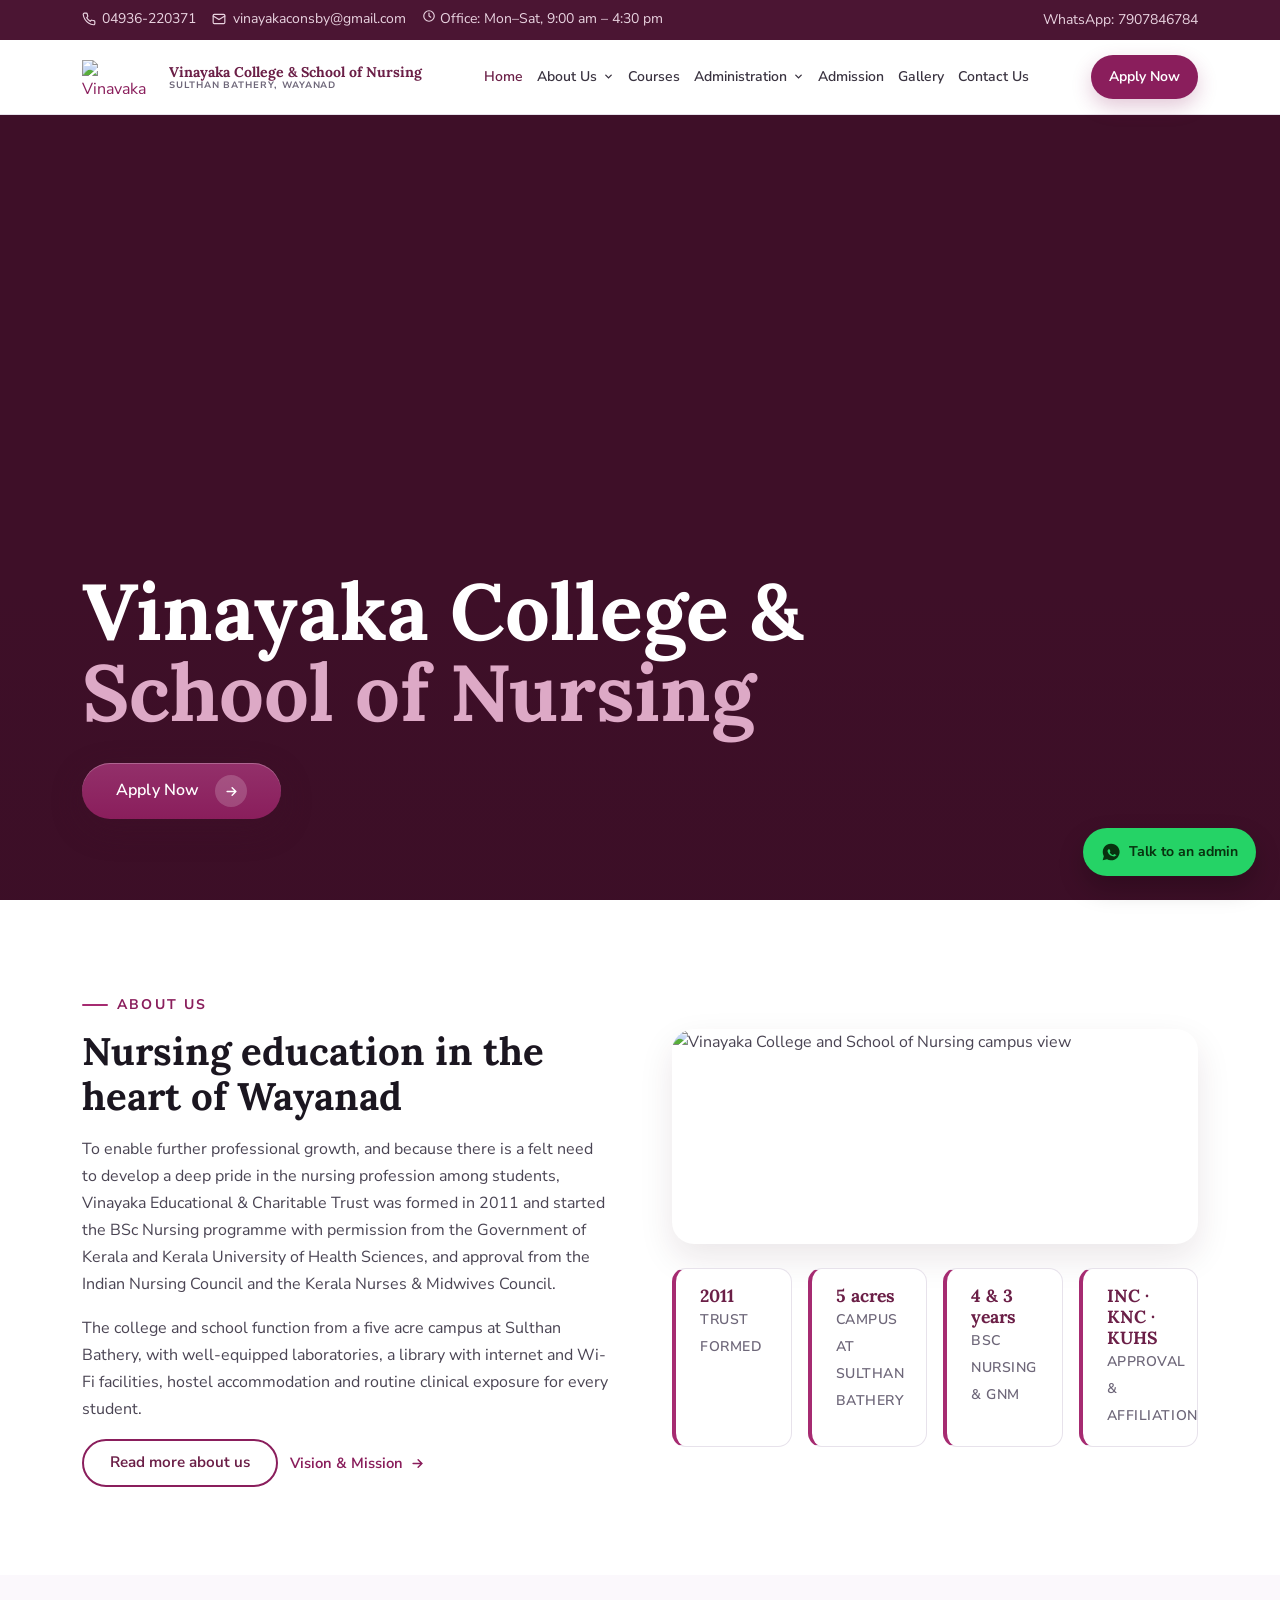
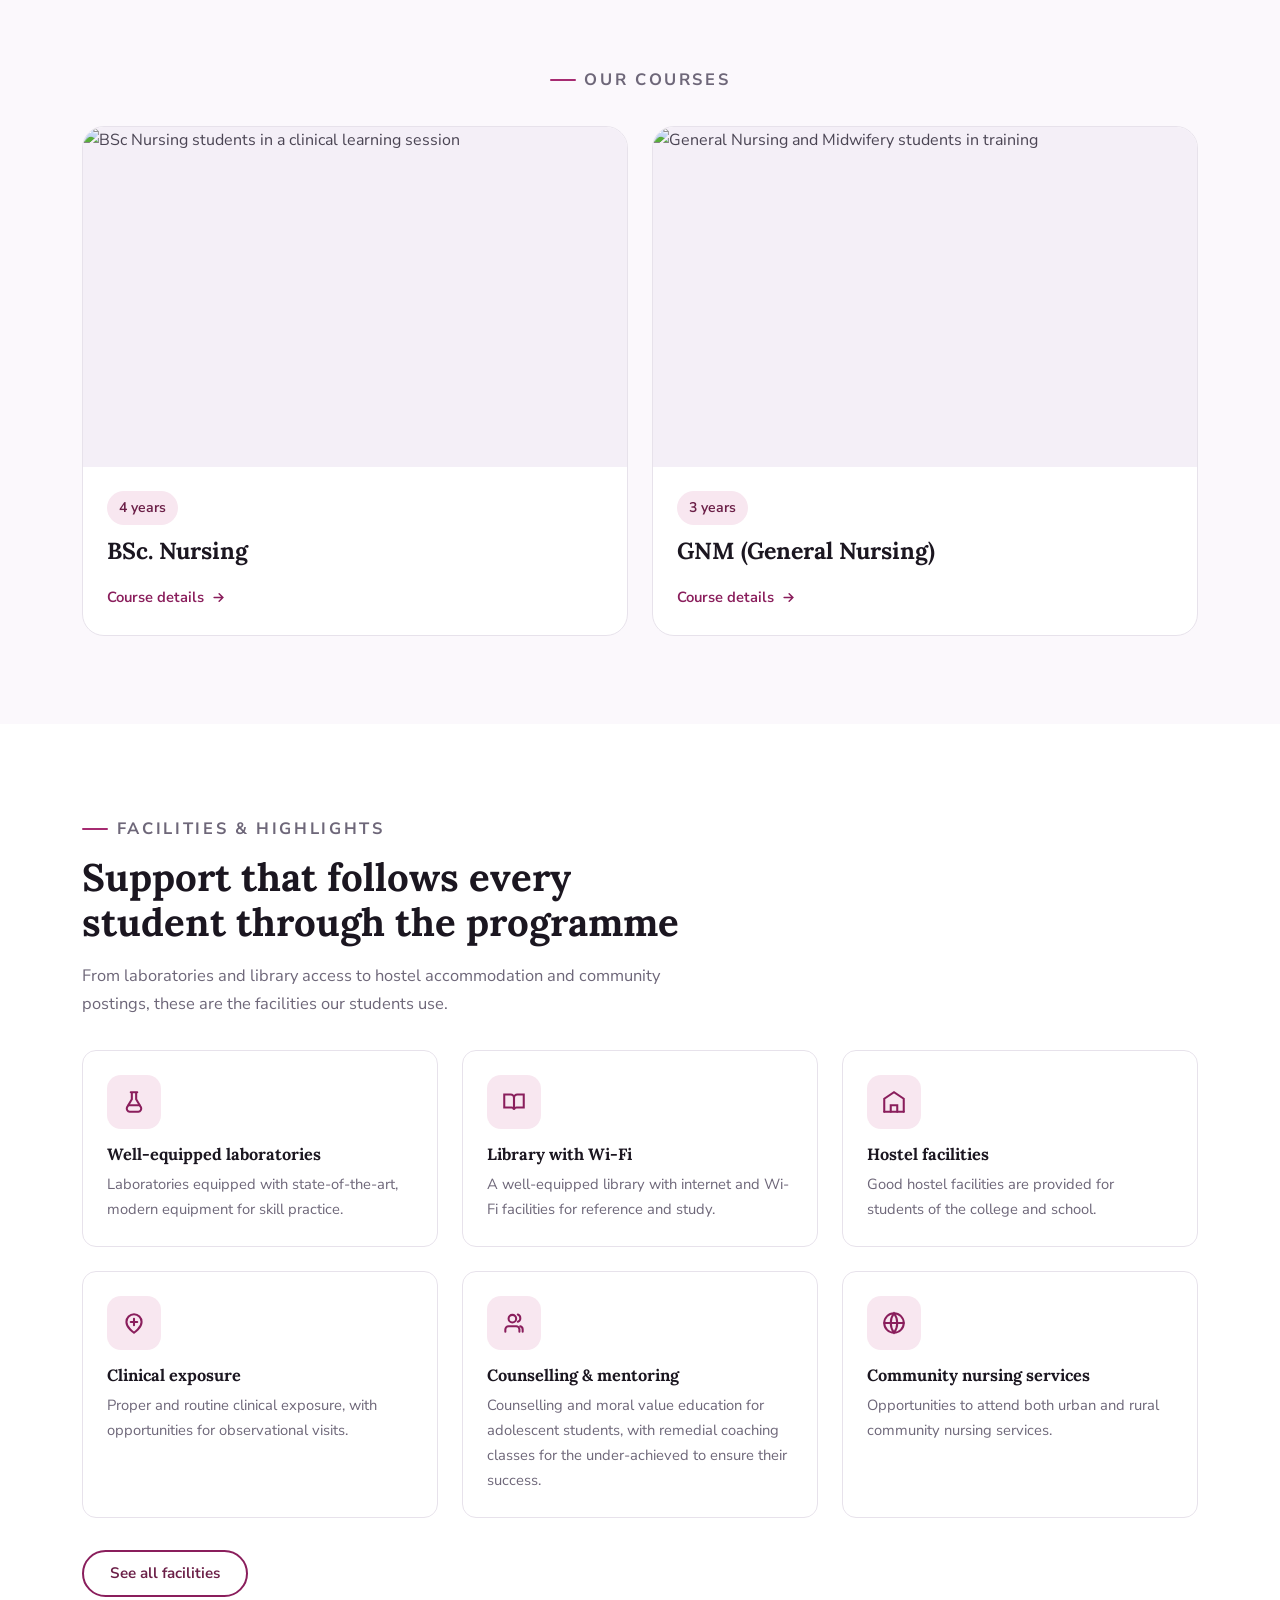
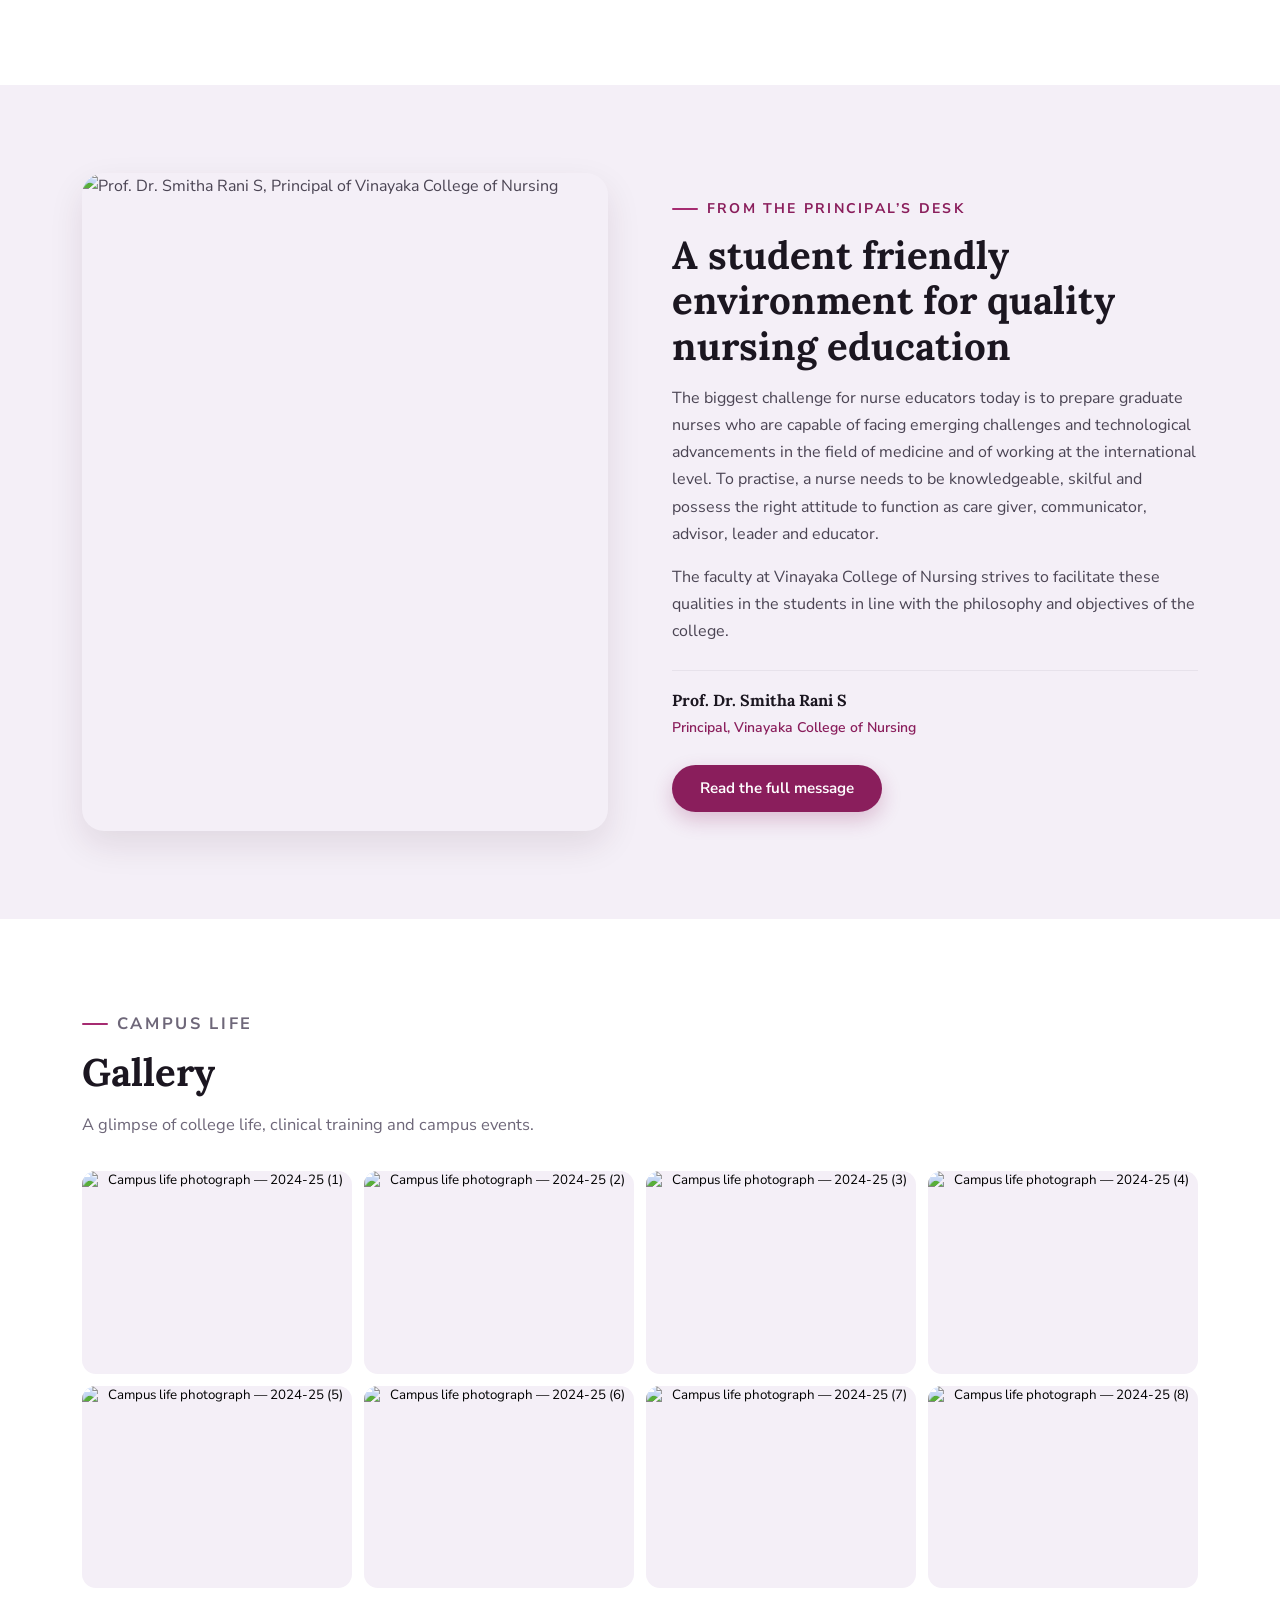
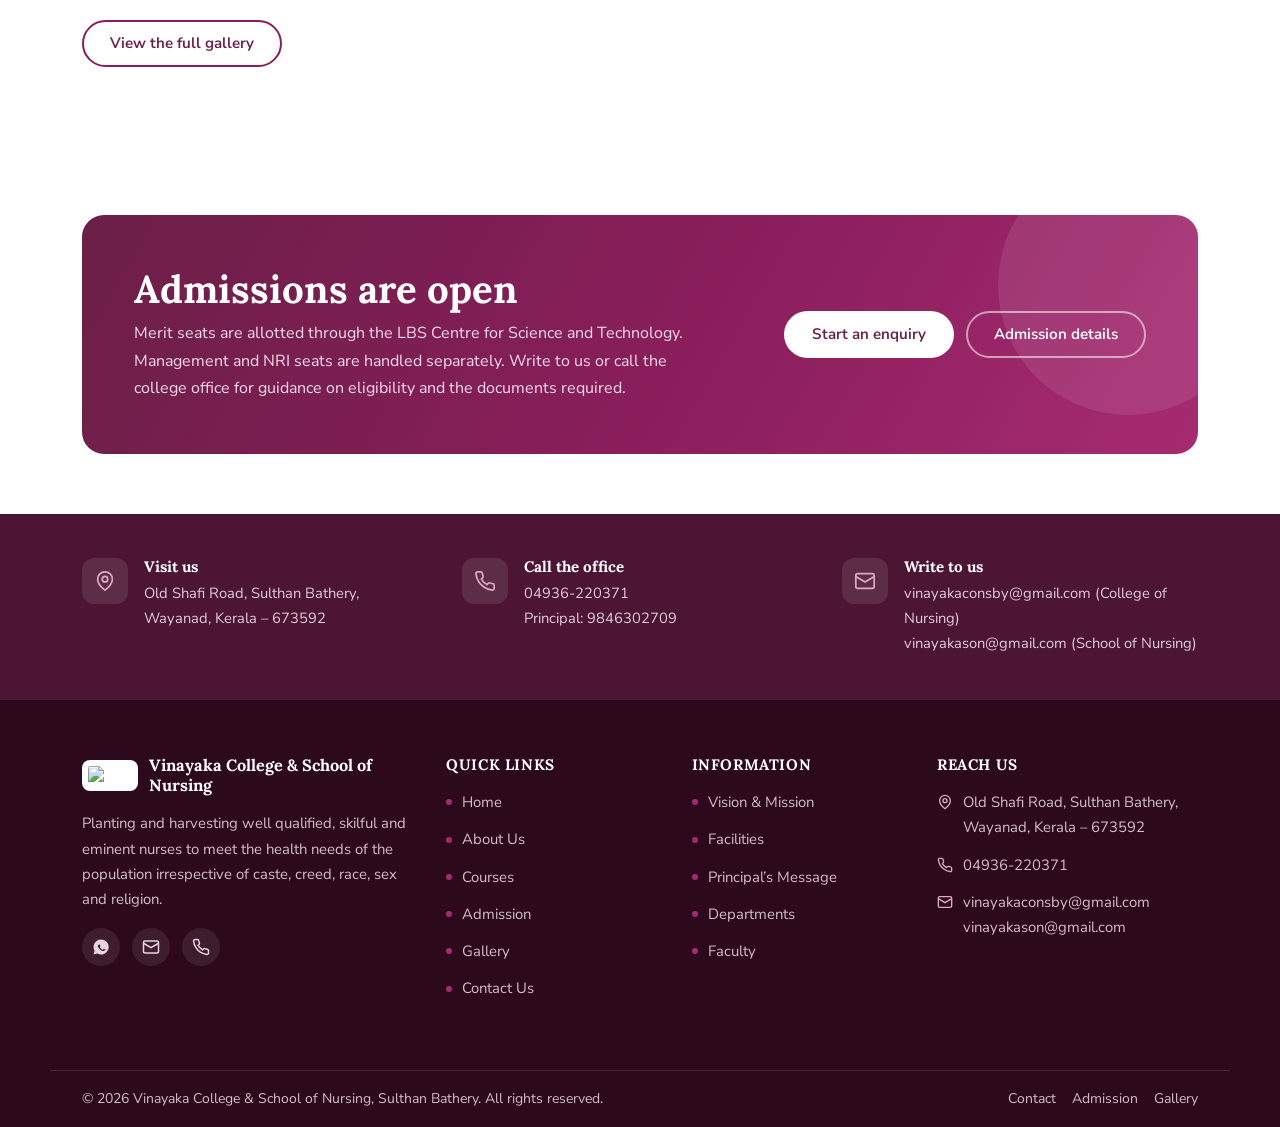
==== commit 6f8c88bf: "Final version of website" ====
--- a/index.html
+++ b/index.html
@@ -2,13 +2,13 @@
 <html lang="en">
 <head>
 <meta charset="utf-8">
-<meta name="viewport" content="width=device-width, initial-scale=1">
+<meta name="viewport" content="width=device-width, initial-scale=1, viewport-fit=cover">
 <title>Vinayaka College &amp; School of Nursing | Sulthan Bathery, Wayanad</title>
 <meta name="description" content="Vinayaka College &amp; School of Nursing, Sulthan Bathery, Wayanad, Kerala. BSc Nursing and GNM programmes approved by the Indian Nursing Council and Kerala Nurses and Midwives Council and affiliated to KUHS.">
 <link rel="icon" href="https://vinayakacollegeofnursing.com/wp-content/uploads/2023/04/logo-1.png">
 <link rel="preconnect" href="https://fonts.googleapis.com">
 <link rel="preconnect" href="https://fonts.gstatic.com" crossorigin>
-<link href="https://fonts.googleapis.com/css2?family=Inter:wght@400;500;600;700&family=Plus+Jakarta+Sans:wght@600;700;800&display=swap" rel="stylesheet">
+<link href="https://fonts.googleapis.com/css2?family=Lora:wght@500;600;700&family=Nunito+Sans:wght@400;500;600;700&display=swap" rel="stylesheet">
 <link rel="stylesheet" href="css/style.css">
 </head>
 <body data-page="home">
@@ -40,7 +40,7 @@
 <header class="site-header" id="siteHeader">
   <div class="container header__inner">
     <a class="brand" href="index.html">
-      <img src="https://vinayakacollegeofnursing.com/wp-content/uploads/2023/04/logo-1.png" alt="Vinayaka College and School of Nursing logo" width="52" height="23">
+      <img src="https://vinayakacollegeofnursing.com/wp-content/uploads/2023/04/logo-1.png" alt="Vinayaka College and School of Nursing logo" width="278" height="122" decoding="async" loading="lazy">
       <span class="brand__text">
         <span class="brand__name">Vinayaka College &amp; School of Nursing</span>
         <span class="brand__sub">Sulthan Bathery, Wayanad</span>
@@ -82,9 +82,7 @@
         <li><a class="nav__link" href="gallery.html">Gallery</a></li>
         <li><a class="nav__link" href="contact.html">Contact Us</a></li>
       </ul>
-      <div class="nav__cta"><a class="btn btn--primary" href="admission.html#enquiry">Apply Now</a>
-        <a class="btn btn--primary btn--sm" href="admission.html#enquiry">Apply Now</a>
-      </div>
+      <div class="nav__cta"><a class="btn btn--primary" href="admission.html#enquiry">Apply Now</a></div>
     </nav>
 
     <div class="header__cta">
@@ -97,47 +95,25 @@
 <main id="main">
 
   <!-- ============================ HERO ============================ -->
-  <section class="hero">
+  <section class="hero" id="hero">
+    <!-- If the page is opened as file:// the YouTube embed may show an error; use a local server or the live website. -->
+    <div class="hero__video" aria-hidden="true">
+      <div id="heroVideo"></div>
+      <video class="hero__video-el" id="heroVideoFile" muted playsinline preload="none" disablepictureinpicture disableremoteplayback></video>
+    </div>
+    <div class="hero__fallback" id="heroFallback" aria-hidden="true"></div>
+    <div class="hero__overlay" aria-hidden="true"></div>
+
     <div class="container hero__inner">
-      <div data-reveal>
-        <p class="hero__eyebrow">Vinayaka Educational &amp; Charitable Trust &middot; Established 2011</p>
-        <h1>Vinayaka College &amp; <em>School of Nursing</em></h1>
-        <p class="hero__lead">
-          Vinayaka College &amp; School of Nursing has its goal of planting and harvesting well qualified,
-          skilful and eminent nurses to meet the health needs of the population irrespective of caste,
-          creed, race, sex and religion.
-        </p>
-        <div class="btn-row">
-          <a class="btn btn--primary" href="admission.html#enquiry">Apply Now</a>
-          <a class="btn btn--onDark" href="courses.html">Explore Courses</a>
-          <a class="btn btn--onDark" href="https://api.whatsapp.com/send/?phone=7907846784&amp;text&amp;type=phone_number&amp;app_absent=0" target="_blank" rel="noopener">Chat on WhatsApp</a>
-        </div>
-        <ul class="hero__meta">
-          <li>
-            <svg width="17" height="17" viewBox="0 0 24 24" fill="none" stroke="currentColor" stroke-width="2" stroke-linecap="round" aria-hidden="true"><path d="M20 10c0 6-8 12-8 12s-8-6-8-12a8 8 0 0 1 16 0Z"/><circle cx="12" cy="10" r="3"/></svg>
-            Old Shafi Road, Sulthan Bathery, Wayanad
-          </li>
-          <li>
-            <svg width="17" height="17" viewBox="0 0 24 24" fill="none" stroke="currentColor" stroke-width="2" stroke-linecap="round" aria-hidden="true"><path d="M22 16.9v3a2 2 0 0 1-2.2 2 19.8 19.8 0 0 1-8.6-3.1 19.5 19.5 0 0 1-6-6A19.8 19.8 0 0 1 2.1 4.2 2 2 0 0 1 4.1 2h3a2 2 0 0 1 2 1.7c.1 1 .4 1.9.7 2.8a2 2 0 0 1-.5 2.1L8.1 9.9a16 16 0 0 0 6 6l1.3-1.3a2 2 0 0 1 2.1-.4c.9.3 1.8.6 2.8.7a2 2 0 0 1 1.7 2Z"/></svg>
-            04936-220371
-          </li>
-          <li>
-            <svg width="17" height="17" viewBox="0 0 24 24" fill="none" stroke="currentColor" stroke-width="2" stroke-linecap="round" aria-hidden="true"><path d="M22 10 12 5 2 10l10 5 10-5Z"/><path d="M6 12v5c0 1.7 2.7 3 6 3s6-1.3 6-3v-5"/></svg>
-            Affiliated to KUHS
-          </li>
-        </ul>
-      </div>
-
-      <div class="hero__media" data-reveal="right" data-reveal-delay="2">
-        <div class="hero__media-grid">
-          <img class="tall" src="https://vinayakacollegeofnursing.com/wp-content/uploads/2023/10/slider.jpg" alt="Vinayaka College of Nursing campus building at Sulthan Bathery" loading="eager" width="600" height="920">
-          <img class="wide" src="https://vinayakacollegeofnursing.com/wp-content/uploads/2023/07/bscnursing.jpg" alt="Nursing students of Vinayaka College of Nursing" loading="eager" width="600" height="450">
-          <img class="wide" src="https://vinayakacollegeofnursing.com/wp-content/uploads/2023/07/hostel-facility.jpg" alt="Hostel facility at Vinayaka College of Nursing" loading="lazy" width="600" height="450">
-        </div>
-        <div class="hero__badge">
-          <strong>BSc Nursing &amp; GNM</strong>
-          <span>Approved by INC and Kerala Nurses &amp; Midwives Council</span>
-        </div>
+      <div class="hero__content">
+        <h1 class="hero__title">
+          <span class="hero__title-line hero__anim" style="--hero-i:0">Vinayaka College &amp;</span>
+          <span class="hero__title-line hero__title-line--accent hero__anim" style="--hero-i:1">School of Nursing</span>
+        </h1>
+        <a class="hero__cta hero__anim" style="--hero-i:2" href="admission.html#enquiry">
+          <span class="hero__cta-label">Apply Now</span>
+          <span class="hero__cta-arrow" aria-hidden="true"><svg width="15" height="15" viewBox="0 0 24 24" fill="none" stroke="currentColor" stroke-width="2.4" stroke-linecap="round" stroke-linejoin="round"><path d="M5 12h14M13 6l6 6-6 6"/></svg></span>
+        </a>
       </div>
     </div>
   </section>
@@ -146,7 +122,7 @@
   <section class="section">
     <div class="container split">
       <div data-reveal="left">
-        <p class="eyebrow">About the institution</p>
+        <p class="eyebrow">About us</p>
         <h2>Nursing education in the heart of Wayanad</h2>
         <p>
           To enable further professional growth, and because there is a felt need to develop a deep pride
@@ -169,7 +145,7 @@
       </div>
 
       <div data-reveal="right">
-        <img src="https://vinayakacollegeofnursing.com/wp-content/uploads/2023/07/banner_20180314am043257-1024x418.jpg" alt="Vinayaka College and School of Nursing campus view" loading="lazy" width="1024" height="418" style="border-radius:var(--radius-lg);box-shadow:var(--shadow-md)">
+        <img src="https://vinayakacollegeofnursing.com/wp-content/uploads/2023/07/banner_20180314am043257-1024x418.jpg" alt="Vinayaka College and School of Nursing campus view" width="1024" height="418" decoding="async" loading="lazy" srcset="https://vinayakacollegeofnursing.com/wp-content/uploads/2023/07/banner_20180314am043257-768x313.jpg 768w, https://vinayakacollegeofnursing.com/wp-content/uploads/2023/07/banner_20180314am043257-1024x418.jpg 1024w" sizes="(max-width: 720px) 92vw, (max-width: 1160px) 46vw, 560px" style="border-radius:var(--radius-lg);box-shadow:var(--shadow-md)">
         <ul class="stats" style="margin-top:var(--sp-5)">
           <li><strong>2011</strong><span>Trust formed</span></li>
           <li><strong>5 acres</strong><span>Campus at Sulthan Bathery</span></li>
@@ -185,26 +161,18 @@
     <div class="container">
       <div class="section-head section-head--center" data-reveal>
         <p class="eyebrow">Our courses</p>
-        <h2>The nursing profession &mdash; God&rsquo;s special helper in healing</h2>
-        <p>Vinayaka College &amp; School of Nursing has its goal of planting and harvesting well qualified,
-          skilful and eminent nurses to meet the health needs of the population.</p>
-      </div>
-
-      <div class="grid grid--2">
+      </div>
+
+      <div class="grid grid--2 carousel" data-carousel data-carousel-label="Courses">
         <article class="card" data-reveal data-reveal-delay="1">
           <div class="card__media">
-            <img src="https://vinayakacollegeofnursing.com/wp-content/uploads/2023/07/bscnursing.jpg" alt="BSc Nursing students in a clinical learning session" loading="lazy" width="800" height="500">
+            <img src="https://vinayakacollegeofnursing.com/wp-content/uploads/2023/07/bscnursing.jpg" alt="BSc Nursing students in a clinical learning session" width="900" height="550" decoding="async" loading="lazy" srcset="https://vinayakacollegeofnursing.com/wp-content/uploads/2023/07/bscnursing-300x183.jpg 300w, https://vinayakacollegeofnursing.com/wp-content/uploads/2023/07/bscnursing-768x469.jpg 768w, https://vinayakacollegeofnursing.com/wp-content/uploads/2023/07/bscnursing.jpg 900w" sizes="(max-width: 720px) 92vw, (max-width: 1160px) 46vw, 560px">
           </div>
           <div class="card__body">
             <div class="card__tags">
               <span class="tag">4 years</span>
-              <span class="tag tag--teal">Degree</span>
             </div>
             <h3 class="card__title">BSc. Nursing</h3>
-            <p class="card__text">
-              Approval from the Indian Nursing Council (INC) and the Kerala Nursing Council (KNC).
-              Affiliated to the Kerala University of Health Sciences (KUHS).
-            </p>
             <div class="card__foot">
               <a class="link-arrow" href="courses.html#bsc-nursing">Course details
                 <svg width="15" height="15" viewBox="0 0 24 24" fill="none" stroke="currentColor" stroke-width="2.4" stroke-linecap="round" aria-hidden="true"><path d="M5 12h14M13 6l6 6-6 6"/></svg>
@@ -215,19 +183,13 @@
 
         <article class="card" data-reveal data-reveal-delay="2">
           <div class="card__media">
-            <img src="https://vinayakacollegeofnursing.com/wp-content/uploads/2023/07/bscnursing1.jpg" alt="General Nursing and Midwifery students in training" loading="lazy" width="800" height="500">
+            <img src="https://vinayakacollegeofnursing.com/wp-content/uploads/2023/07/bscnursing1.jpg" alt="General Nursing and Midwifery students in training" width="900" height="550" decoding="async" loading="lazy" srcset="https://vinayakacollegeofnursing.com/wp-content/uploads/2023/07/bscnursing1-300x183.jpg 300w, https://vinayakacollegeofnursing.com/wp-content/uploads/2023/07/bscnursing1-768x469.jpg 768w, https://vinayakacollegeofnursing.com/wp-content/uploads/2023/07/bscnursing1.jpg 900w" sizes="(max-width: 720px) 92vw, (max-width: 1160px) 46vw, 560px">
           </div>
           <div class="card__body">
             <div class="card__tags">
               <span class="tag">3 years</span>
-              <span class="tag tag--teal">Diploma</span>
             </div>
             <h3 class="card__title">GNM (General Nursing)</h3>
-            <p class="card__text">
-              Approved by the Government of Kerala, the Indian Nursing Council (INC) and the
-              Kerala Nursing Council (KNC). Candidates who have passed +2 or equivalent in any group
-              are eligible.
-            </p>
             <div class="card__foot">
               <a class="link-arrow" href="courses.html#gnm">Course details
                 <svg width="15" height="15" viewBox="0 0 24 24" fill="none" stroke="currentColor" stroke-width="2.4" stroke-linecap="round" aria-hidden="true"><path d="M5 12h14M13 6l6 6-6 6"/></svg>
@@ -245,11 +207,11 @@
       <div class="section-head" data-reveal>
         <p class="eyebrow">Facilities &amp; highlights</p>
         <h2>Support that follows every student through the programme</h2>
-        <p>From laboratories and library access to hostel accommodation and community postings &mdash;
-          the facilities listed here are the ones the college publishes for its students.</p>
-      </div>
-
-      <div class="grid grid--3">
+        <p>From laboratories and library access to hostel accommodation and community postings, these
+          are the facilities our students use.</p>
+      </div>
+
+      <div class="grid grid--3 carousel" data-carousel data-carousel-label="Facilities and highlights">
         <div class="feature" data-reveal data-reveal-delay="1">
           <div class="feature__icon" aria-hidden="true">
             <svg width="26" height="26" viewBox="0 0 24 24" fill="none" stroke="currentColor" stroke-width="1.9" stroke-linecap="round"><path d="M9 3h6M10 3v6.5L5.5 17A3 3 0 0 0 8 21h8a3 3 0 0 0 2.5-4L14 9.5V3"/><path d="M7 15h10"/></svg>
@@ -310,7 +272,7 @@
   <section class="section section--lav">
     <div class="container split">
       <div data-reveal="left">
-        <img src="https://vinayakacollegeofnursing.com/wp-content/uploads/2026/02/00111.jpg" alt="Prof. Dr. Smitha Rani S, Principal of Vinayaka College of Nursing" loading="lazy" width="600" height="700" style="border-radius:var(--radius-lg);box-shadow:var(--shadow-md);width:100%;object-fit:cover;aspect-ratio:4/5">
+        <img src="https://vinayakacollegeofnursing.com/wp-content/uploads/2026/02/00111.jpg" alt="Prof. Dr. Smitha Rani S, Principal of Vinayaka College of Nursing" width="300" height="300" decoding="async" loading="lazy" style="border-radius:var(--radius-lg);box-shadow:var(--shadow-md);width:100%;object-fit:cover;aspect-ratio:4/5">
       </div>
       <div data-reveal="right">
         <p class="eyebrow">From the Principal&rsquo;s desk</p>
@@ -344,11 +306,10 @@
       <div class="section-head" data-reveal>
         <p class="eyebrow">Campus life</p>
         <h2>Gallery</h2>
-        <p>A glimpse of college life, clinical training and campus events. Select any photograph to
-          enlarge it.</p>
-      </div>
-
-      <div class="gallery-grid gallery-grid--preview" id="galleryGrid" data-limit="8" data-year-filter="false"></div>
+        <p>A glimpse of college life, clinical training and campus events.</p>
+      </div>
+
+      <div class="gallery-grid gallery-grid--preview carousel" data-carousel data-carousel-label="Gallery photographs" id="galleryGrid" data-limit="8" data-year-filter="false"></div>
 
       <div class="btn-row" style="margin-top:var(--sp-6)" data-reveal>
         <a class="btn btn--ghost" href="gallery.html">View the full gallery</a>
@@ -416,7 +377,7 @@
   <div class="container site-footer__main">
     <div>
       <div class="footer-brand">
-        <img src="https://vinayakacollegeofnursing.com/wp-content/uploads/2023/04/logo-1.png" alt="Vinayaka College and School of Nursing logo" width="56" height="25" loading="lazy">
+        <img src="https://vinayakacollegeofnursing.com/wp-content/uploads/2023/04/logo-1.png" alt="Vinayaka College and School of Nursing logo" width="278" height="122" decoding="async" loading="lazy">
         <span>Vinayaka College &amp; School of Nursing</span>
       </div>
       <p>
@@ -509,7 +470,7 @@
     <svg width="20" height="20" viewBox="0 0 24 24" fill="none" stroke="currentColor" stroke-width="2.4" stroke-linecap="round" aria-hidden="true"><path d="M15 18l-6-6 6-6"/></svg>
   </button>
   <figure class="lightbox__figure">
-    <img class="lightbox__img" id="lightboxImg" src="" alt="">
+    <img class="lightbox__img" id="lightboxImg" src="" alt="" width="800" height="600" loading="lazy" decoding="async">
     <figcaption class="lightbox__caption">
       <span id="lightboxCaption"></span>
       <span class="lightbox__count" id="lightboxCount"></span>
--- a/css/style.css
+++ b/css/style.css
@@ -1,5 +1,5 @@
 /* ==========================================================================
-   Vinayaka College & School of Nursing — shared stylesheet
+   Vinayaka College & School of Nursing - shared stylesheet
    Palette derived from the college logo (deep magenta / plum).
    Design approach (layout, spacing, typography hierarchy, motion) is
    inspired by a modern academy site; no assets or text are copied from it.
@@ -9,23 +9,22 @@
    1. Design tokens
    --------------------------------------------------------------- */
 :root {
-  /* Brand — sampled from the Vinayaka logo (deep magenta / plum) */
+  /* Brand - sampled from the Vinayaka logo (deep magenta / plum) */
   --brand-900: #3E0F28;
   --brand-800: #4B1533;
   --brand-700: #6B1F47;
-  --brand-600: #8A1E5C; /* primary — logo colour */
+  --brand-600: #8A1E5C; /* primary - logo colour */
   --brand-500: #A62B71;
   --brand-300: #DDA9C6;
   --brand-100: #F8E7F0;
 
-  /* Secondary — professional healthcare teal */
+  /* Secondary - professional healthcare teal */
   --teal-700: #0E5C63;
   --teal-600: #12808A;
   --teal-200: #BEE3E6;
   --teal-100: #E8F5F6;
 
   /* Warm accent for highlights */
-  --sand-500: #E2A33C;
 
   /* Neutrals */
   --ink: #1B1620;
@@ -38,21 +37,20 @@
   --surface-3: #F4EFF7;
 
   /* Type */
-  --font-display: "Plus Jakarta Sans", "Avenir Next", "Segoe UI", Roboto, "Helvetica Neue", Arial, sans-serif;
-  --font-body: "Inter", "Segoe UI", Roboto, "Helvetica Neue", Arial, sans-serif;
+  --font-heading: 'Lora', serif;
+  --font-body: 'Nunito Sans', sans-serif;
 
   /* Scale */
   --fs-display: clamp(2.1rem, 1.3rem + 3.4vw, 4rem);
   --fs-h1: clamp(1.9rem, 1.25rem + 2.5vw, 3.1rem);
   --fs-h2: clamp(1.55rem, 1.15rem + 1.6vw, 2.4rem);
   --fs-h3: clamp(1.15rem, 1rem + 0.6vw, 1.45rem);
-  --fs-eyebrow: 0.78rem;
+  --fs-eyebrow: 0.875rem;
   --fs-body: 1rem;
   --fs-small: 0.875rem;
-  --fs-xs: 0.78rem;
+  --fs-xs: 0.875rem;
 
   /* Space */
-  --sp-1: 0.25rem;
   --sp-2: 0.5rem;
   --sp-3: 0.75rem;
   --sp-4: 1rem;
@@ -61,18 +59,15 @@
   --sp-7: 2.75rem;
   --sp-8: 3.5rem;
   --sp-9: 5rem;
-  --sp-10: 6.5rem;
 
   /* Shell */
   --container: 1180px;
-  --container-wide: 1320px;
   --gutter: clamp(1rem, 0.4rem + 2vw, 2.25rem);
   --radius-sm: 8px;
   --radius: 14px;
   --radius-lg: 22px;
   --radius-pill: 999px;
 
-  --shadow-xs: 0 1px 2px rgba(27, 22, 32, .06);
   --shadow-sm: 0 4px 14px rgba(62, 15, 40, .07);
   --shadow-md: 0 14px 34px rgba(62, 15, 40, .10);
   --shadow-lg: 0 26px 60px rgba(62, 15, 40, .16);
@@ -107,12 +102,14 @@
 
 body.nav-open { overflow: hidden; }
 
-h1, h2, h3, h4, h5 {
-  font-family: var(--font-display);
+button, input, textarea, select { font-family: inherit; }
+
+h1, h2, h3, h4, h5, h6 {
+  font-family: var(--font-heading);
   color: var(--ink);
   line-height: 1.18;
   margin: 0 0 var(--sp-4);
-  letter-spacing: -0.015em;
+  letter-spacing: 0;
   font-weight: 700;
 }
 
@@ -121,6 +118,7 @@
 h3 { font-size: var(--fs-h3); }
 h4 { font-size: 1.05rem; letter-spacing: -0.005em; }
 h5 { font-size: 0.95rem; }
+h6 { font-size: 0.9rem; }
 
 p { margin: 0 0 var(--sp-4); }
 p:last-child { margin-bottom: 0; }
@@ -130,6 +128,9 @@
 
 img, svg, iframe { max-width: 100%; }
 img { height: auto; display: block; }
+
+/* The hidden attribute must win over component display rules (e.g. .btn) */
+[hidden] { display: none !important; }
 
 ul, ol { margin: 0 0 var(--sp-4); padding-left: 1.15rem; }
 li { margin-bottom: var(--sp-2); }
@@ -157,33 +158,28 @@
 }
 .skip-link:focus { top: 0; color: #fff; }
 
-.visually-hidden {
-  position: absolute !important;
-  width: 1px; height: 1px;
-  padding: 0; margin: -1px;
-  overflow: hidden; clip: rect(0 0 0 0);
-  white-space: nowrap; border: 0;
-}
-
 /* ---------------------------------------------------------------
    3. Layout helpers
    --------------------------------------------------------------- */
-.container { width: 100%; max-width: var(--container); margin-inline: auto; padding-inline: var(--gutter); }
-.container--wide { max-width: var(--container-wide); }
+.container {
+  width: 100%;
+  max-width: var(--container);
+  margin-inline: auto;
+  padding-left: max(var(--gutter), env(safe-area-inset-left));
+  padding-right: max(var(--gutter), env(safe-area-inset-right));
+}
 
 .section { padding-block: clamp(3.25rem, 2rem + 5vw, 5.5rem); }
 .section--tight { padding-block: clamp(2.5rem, 1.6rem + 3vw, 3.75rem); }
 .section--tint { background: var(--surface-2); }
 .section--lav { background: var(--surface-3); }
-.section--dark { background: var(--brand-800); color: #EBD9E4; }
-.section--dark h2, .section--dark h3, .section--dark h4 { color: #fff; }
-.section--dark a { color: var(--brand-300); }
 
 .grid { display: grid; gap: var(--sp-5); }
 .grid--start { align-items: start; }
 .grid--2 { grid-template-columns: repeat(2, minmax(0, 1fr)); }
 .grid--3 { grid-template-columns: repeat(3, minmax(0, 1fr)); }
 .grid--4 { grid-template-columns: repeat(4, minmax(0, 1fr)); }
+.grid--equal { grid-auto-rows: 1fr; }
 
 .split {
   display: grid;
@@ -192,18 +188,12 @@
   align-items: center;
 }
 
-.stack > * + * { margin-top: var(--sp-4); }
-.center { text-align: center; }
-.mx-auto { margin-inline: auto; }
-.max-60 { max-width: 60ch; }
-.max-70 { max-width: 70ch; }
-
 /* Section heading block */
 .eyebrow {
   display: inline-flex;
   align-items: center;
   gap: .55rem;
-  font-family: var(--font-display);
+  font-family: var(--font-body);
   font-size: var(--fs-eyebrow);
   font-weight: 700;
   letter-spacing: .16em;
@@ -217,23 +207,21 @@
   background: var(--brand-500);
   border-radius: 2px;
 }
-.section--dark .eyebrow { color: var(--brand-300); }
-.section--dark .eyebrow::before { background: var(--brand-300); }
 
 .section-head { max-width: 62ch; margin-bottom: var(--sp-6); }
 .section-head--center { margin-inline: auto; text-align: center; }
 .section-head p { color: var(--muted); font-size: 1.03rem; }
-.section--dark .section-head p { color: #DCC3D4; }
 
 /* ---------------------------------------------------------------
    4. Buttons
    --------------------------------------------------------------- */
 .btn {
+  min-height: 44px;
   display: inline-flex;
   align-items: center;
   justify-content: center;
   gap: .55rem;
-  font-family: var(--font-display);
+  font-family: var(--font-body);
   font-size: .95rem;
   font-weight: 650;
   line-height: 1;
@@ -249,6 +237,7 @@
 .btn:active { transform: translateY(0); }
 
 .btn--primary { background: var(--brand-600); color: #fff; box-shadow: 0 8px 20px rgba(138, 30, 92, .24); }
+.btn--primary:link, .btn--primary:visited, .btn--primary:focus, .btn--primary:active { color: #fff; }
 .btn--primary:hover { background: var(--brand-700); color: #fff; box-shadow: 0 12px 26px rgba(138, 30, 92, .3); }
 
 .btn--ghost { background: transparent; color: var(--brand-700); border-color: var(--brand-600); }
@@ -259,9 +248,6 @@
 
 .btn--onDark { background: transparent; color: #fff; border-color: rgba(255, 255, 255, .55); }
 .btn--onDark:hover { background: #fff; color: var(--brand-800); border-color: #fff; }
-
-.btn--teal { background: var(--teal-600); color: #fff; }
-.btn--teal:hover { background: var(--teal-700); color: #fff; }
 
 .btn--sm { padding: 10px 18px; font-size: .86rem; }
 .btn-row { display: flex; flex-wrap: wrap; gap: var(--sp-3); }
@@ -270,7 +256,7 @@
   display: inline-flex;
   align-items: center;
   gap: .45rem;
-  font-family: var(--font-display);
+  font-family: var(--font-body);
   font-weight: 650;
   font-size: .92rem;
 }
@@ -304,7 +290,7 @@
 .site-header {
   position: sticky;
   top: 0;
-  z-index: 90;
+  z-index: 96;
   background: rgba(255, 255, 255, .96);
   backdrop-filter: saturate(150%) blur(10px);
   border-bottom: 1px solid var(--line);
@@ -320,15 +306,15 @@
   min-height: var(--header-h);
 }
 
-.brand { display: inline-flex; align-items: center; gap: .8rem; flex: none; }
-.brand img { width: auto; height: 40px; }
-.brand__text { display: flex; flex-direction: column; line-height: 1.15; }
+.brand { display: inline-flex; align-items: center; gap: .8rem; flex: 0 1 auto; min-width: 0; }
+.brand img { width: auto; height: 40px; flex: none; }
+.brand__text { display: flex; flex-direction: column; line-height: 1.15; min-width: 0; }
 .brand__name {
-  font-family: var(--font-display);
-  font-weight: 800;
+  font-family: var(--font-heading);
+  font-weight: 700;
   font-size: 1.02rem;
   color: var(--brand-700);
-  letter-spacing: -.02em;
+  letter-spacing: 0;
   white-space: nowrap;
 }
 .brand__sub {
@@ -354,7 +340,7 @@
   display: inline-flex;
   align-items: center;
   gap: .35rem;
-  font-family: var(--font-display);
+  font-family: var(--font-body);
   font-size: .93rem;
   font-weight: 600;
   color: var(--ink-2);
@@ -424,94 +410,174 @@
 .nav-toggle[aria-expanded="true"] .nav-toggle__bars::after { top: 0; transform: rotate(-45deg); }
 
 /* ---------------------------------------------------------------
-   6. Hero
+   6. Hero (full-width background video)
    --------------------------------------------------------------- */
 .hero {
   position: relative;
-  background:
-    radial-gradient(120% 130% at 88% 8%, rgba(166, 43, 113, .55) 0%, rgba(166, 43, 113, 0) 55%),
-    linear-gradient(150deg, var(--brand-800) 0%, var(--brand-900) 55%, #2C0A1C 100%);
+  isolation: isolate;
+  overflow: hidden;
+  display: flex;
+  align-items: flex-end;
+  min-height: max(560px, calc(100vh - var(--hero-offset, 114px)));
+  background: var(--brand-900);
   color: #F1E1EB;
+}
+@supports (height: 100dvh) {
+  .hero { min-height: max(560px, calc(100dvh - var(--hero-offset, 114px))); }
+}
+
+.hero__video {
+  position: absolute;
+  inset: 0;
+  z-index: 0;
   overflow: hidden;
-  isolation: isolate;
-}
-.hero::after {
-  content: "";
+  background: var(--brand-900);
+  pointer-events: none;
+}
+.hero__video iframe {
   position: absolute;
-  inset: auto -6% -55% -6%;
-  height: 70%;
-  background: radial-gradient(60% 100% at 50% 100%, rgba(18, 128, 138, .3), transparent 70%);
-  z-index: -1;
-}
-.hero__inner {
-  display: grid;
-  grid-template-columns: 1.05fr .95fr;
-  gap: clamp(1.75rem, 1rem + 4vw, 4rem);
-  align-items: center;
-  padding-block: clamp(2.25rem, 1.4rem + 4vw, 4.25rem);
-}
-.hero__eyebrow {
-  display: inline-flex;
-  align-items: center;
-  gap: .6rem;
-  font-family: var(--font-display);
-  font-size: var(--fs-eyebrow);
-  font-weight: 700;
-  letter-spacing: .18em;
-  text-transform: uppercase;
-  color: var(--brand-300);
-  background: rgba(255, 255, 255, .07);
-  border: 1px solid rgba(255, 255, 255, .16);
-  padding: 8px 16px;
-  border-radius: var(--radius-pill);
-  margin-bottom: var(--sp-5);
-}
-.hero h1 {
-  font-size: var(--fs-display);
-  font-weight: 800;
-  color: #fff;
-  margin-bottom: var(--sp-5);
-  letter-spacing: -.03em;
-}
-.hero h1 em { font-style: normal; color: var(--brand-300); }
-.hero__lead { font-size: 1.06rem; color: #E3CBD9; max-width: 54ch; margin-bottom: var(--sp-6); }
-.hero__meta {
-  display: flex; flex-wrap: wrap; gap: var(--sp-5);
-  margin-top: var(--sp-6); padding-top: var(--sp-5);
-  border-top: 1px solid rgba(255, 255, 255, .14);
-  list-style: none; padding-left: 0;
-}
-.hero__meta li { display: flex; align-items: center; gap: .55rem; margin: 0; font-size: .9rem; color: #E3CBD9; }
-.hero__meta svg { flex: none; color: var(--brand-300); }
-
-.hero__media { position: relative; }
-.hero__media-grid {
-  display: grid;
-  grid-template-columns: 1fr 1fr;
-  gap: var(--sp-4);
-}
-.hero__media-grid img {
+  top: 50%;
+  left: 50%;
+  width: auto;
+  height: auto;
+  min-width: 100%;
+  min-height: 100%;
+  aspect-ratio: 16 / 9;
+  max-width: none;
+  max-height: none;
+  border: 0;
+  transform: translate(-50%, -50%);
+  pointer-events: none;
+}
+.hero__video-el {
+  position: absolute;
+  inset: 0;
   width: 100%;
   height: 100%;
   object-fit: cover;
-  border-radius: var(--radius-lg);
-  box-shadow: var(--shadow-lg);
-}
-.hero__media-grid .tall { grid-row: span 2; aspect-ratio: 3 / 4.6; }
-.hero__media-grid .wide { aspect-ratio: 4 / 3; }
-.hero__badge {
+  border: 0;
+  pointer-events: none;
+  display: none;
+}
+.hero__video.is-video-file .hero__video-el { display: block; }
+
+.hero__fallback {
   position: absolute;
-  left: -14px;
-  bottom: 26px;
-  background: #fff;
-  color: var(--ink);
-  border-radius: var(--radius);
-  padding: var(--sp-4) var(--sp-5);
-  box-shadow: var(--shadow-md);
-  max-width: 250px;
-}
-.hero__badge strong { display: block; font-family: var(--font-display); font-size: 1.02rem; color: var(--brand-700); }
-.hero__badge span { font-size: var(--fs-xs); color: var(--muted); }
+  inset: 0;
+  z-index: 1;
+  background: var(--brand-900);
+  pointer-events: none;
+  opacity: 1;
+  transition: opacity .4s ease-out;
+}
+.hero__fallback.is-hidden { opacity: 0; }
+
+.hero__overlay {
+  position: absolute;
+  inset: 0;
+  z-index: 2;
+  pointer-events: none;
+  background:
+    linear-gradient(to top, rgba(44, 10, 28, .10), rgba(44, 10, 28, 0) 42%),
+    linear-gradient(96deg,
+      rgba(62, 15, 40, .65) 0%,
+      rgba(62, 15, 40, .65) 40%,
+      rgba(62, 15, 40, .62) 72%,
+      rgba(62, 15, 40, .24) 84%,
+      rgba(62, 15, 40, .16) 100%);
+}
+
+.hero__inner {
+  position: relative;
+  z-index: 3;
+  width: 100%;
+  padding-block: clamp(2.5rem, 6vh, 4.5rem);
+  padding-bottom: max(clamp(3rem, 9vh, 5.5rem), calc(env(safe-area-inset-bottom) + 4.5rem));
+  padding-left: max(var(--gutter), env(safe-area-inset-left));
+  padding-right: max(var(--gutter), env(safe-area-inset-right));
+}
+.hero__content { max-width: 62rem; }
+
+.hero__title {
+  font-family: var(--font-heading);
+  font-weight: 700;
+  font-size: clamp(40px, 6.2vw, 92px);
+  line-height: 1.02;
+  letter-spacing: 0;
+  color: #fff;
+  margin: 0 0 30px;
+}
+.hero__title-line { display: block; white-space: nowrap; }
+.hero__title-line--accent { color: var(--brand-300); }
+
+.hero__cta {
+  display: inline-flex;
+  align-items: center;
+  justify-content: space-between;
+  gap: 16px;
+  min-height: 56px;
+  padding: 0 34px;
+  border-radius: var(--radius-pill);
+  background: linear-gradient(to bottom, #93306A 0%, var(--brand-600) 100%);
+  color: #fff;
+  font-family: var(--font-body);
+  font-size: 1rem;
+  font-weight: 600;
+  letter-spacing: .01em;
+  text-decoration: none;
+  box-shadow: inset 0 1px 0 rgba(255, 255, 255, .25), 0 10px 30px rgba(62, 15, 40, .45);
+  transition: transform .22s ease-out, box-shadow .22s ease-out;
+}
+.hero__cta:hover {
+  transform: translateY(-3px);
+  box-shadow: inset 0 1px 0 rgba(255, 255, 255, .25), 0 18px 40px rgba(62, 15, 40, .55);
+}
+.hero__cta:active {
+  transform: translateY(-2px);
+  box-shadow: inset 0 1px 0 rgba(255, 255, 255, .25), 0 8px 18px rgba(62, 15, 40, .45);
+  transition-duration: .09s;
+}
+.hero__cta:focus-visible {
+  outline: 3px solid #fff;
+  outline-offset: 3px;
+}
+.hero__cta-arrow {
+  flex: none;
+  width: 32px;
+  height: 32px;
+  display: grid;
+  place-items: center;
+  border-radius: 50%;
+  background: rgba(255, 255, 255, .18);
+  color: #fff;
+  transition: background-color .22s ease-out, color .22s ease-out;
+}
+.hero__cta-arrow svg { transition: transform .22s ease-out; }
+.hero__cta:hover .hero__cta-arrow { background: #fff; color: var(--brand-700); }
+.hero__cta:hover .hero__cta-arrow svg { transform: translateX(4px); }
+
+.hero__cta,
+.hero__cta:link,
+.hero__cta:visited,
+.hero__cta:hover,
+.hero__cta:focus,
+.hero__cta:active,
+.hero__cta .hero__cta-label { color: #fff; }
+
+@keyframes heroIn {
+  from { opacity: 0; transform: translateY(12px); }
+  to   { opacity: 1; transform: translateY(0); }
+}
+.hero__anim {
+  animation: heroIn .6s var(--ease) backwards;
+  animation-delay: calc(var(--hero-i, 0) * 90ms);
+}
+@media (prefers-reduced-motion: reduce) {
+  .hero__anim { animation: none; opacity: 1; transform: none; }
+  .hero__cta, .hero__cta-arrow, .hero__cta-arrow svg { transition: none; }
+  .hero__cta:hover, .hero__cta:active { transform: none; }
+  .hero__cta:hover .hero__cta-arrow svg { transform: none; }
+}
 
 /* Page banner for interior pages */
 .page-hero {
@@ -531,8 +597,7 @@
   mix-blend-mode: luminosity;
 }
 .page-hero__inner { position: relative; z-index: 1; max-width: 72ch; }
-.page-hero h1 { color: #fff; margin-bottom: var(--sp-3); }
-.page-hero p { color: #DFC4D3; font-size: 1.04rem; margin: 0; max-width: 62ch; }
+.page-hero h1 { color: #fff; margin-bottom: 0; }
 
 .breadcrumb {
   display: flex; flex-wrap: wrap; align-items: center; gap: .5rem;
@@ -583,14 +648,12 @@
   display: inline-flex; align-items: center; gap: .35rem;
   font-size: var(--fs-xs);
   font-weight: 650;
-  font-family: var(--font-display);
+  font-family: var(--font-body);
   background: var(--brand-100);
   color: var(--brand-700);
   border-radius: var(--radius-pill);
   padding: 5px 12px;
 }
-.tag--teal { background: var(--teal-100); color: var(--teal-700); }
-.tag--outline { background: transparent; border: 1px solid var(--line); color: var(--muted); }
 
 /* Icon feature card */
 .feature {
@@ -628,7 +691,7 @@
   border-radius: var(--radius);
   padding: var(--sp-4) var(--sp-5);
 }
-.stats strong { display: block; font-family: var(--font-display); font-size: 1.35rem; color: var(--brand-700); line-height: 1.2; }
+.stats strong { display: block; font-family: var(--font-heading); font-weight: 700; font-size: 1.1rem; color: var(--brand-700); line-height: 1.2; }
 .stats span { font-size: var(--fs-xs); color: var(--muted); letter-spacing: .04em; text-transform: uppercase; font-weight: 600; }
 
 /* Pull quote / message block */
@@ -639,10 +702,10 @@
   padding: clamp(1.5rem, 1rem + 2vw, 2.5rem);
   box-shadow: var(--shadow-sm);
 }
-.quote__mark { font-family: var(--font-display); font-size: 3rem; line-height: .6; color: var(--brand-300); display: block; margin-bottom: var(--sp-3); }
+.quote__mark { font-family: var(--font-heading); font-size: 3rem; line-height: .6; color: var(--brand-300); display: block; margin-bottom: var(--sp-3); }
 .quote p { color: var(--body); }
 .quote__sign { margin-top: var(--sp-5); padding-top: var(--sp-4); border-top: 1px solid var(--line); }
-.quote__sign strong { display: block; font-family: var(--font-display); color: var(--ink); font-size: 1rem; }
+.quote__sign strong { display: block; font-family: var(--font-heading); font-weight: 700; color: var(--ink); font-size: 1rem; }
 .quote__sign span { font-size: var(--fs-small); color: var(--brand-600); font-weight: 600; }
 
 /* Definition / info list */
@@ -656,7 +719,7 @@
   margin: 0;
 }
 .info-list li:last-child { border-bottom: 0; }
-.info-list dt, .info-list .k { font-family: var(--font-display); font-weight: 650; color: var(--ink); font-size: .92rem; }
+.info-list dt, .info-list .k { font-family: var(--font-body); font-weight: 650; color: var(--ink); font-size: .92rem; }
 .info-list .v { color: var(--body); font-size: .95rem; }
 
 /* Check list */
@@ -694,7 +757,7 @@
   display: grid; place-items: center;
   background: var(--brand-600); color: #fff;
   border-radius: 50%;
-  font-family: var(--font-display); font-weight: 700; font-size: .92rem;
+  font-family: var(--font-heading); font-weight: 700; font-size: .92rem;
 }
 .steps h3 { font-size: 1rem; margin-bottom: var(--sp-2); }
 .steps p { font-size: .93rem; color: var(--muted); margin: 0; }
@@ -717,11 +780,22 @@
   background: var(--surface-3);
 }
 .person__photo img { width: 100%; height: 100%; object-fit: cover; object-position: center top; }
+.person__avatar {
+  width: 100%;
+  height: 100%;
+  display: grid;
+  place-items: center;
+  background: var(--brand-100);
+  color: var(--brand-700);
+  font-family: var(--font-heading);
+  font-weight: 700;
+  font-size: clamp(2rem, 14vw, 3.25rem);
+  line-height: 1;
+}
 .person__body { padding: var(--sp-4); display: flex; flex-direction: column; gap: .35rem; flex: 1; }
-.person__name { font-family: var(--font-display); font-size: .98rem; font-weight: 700; color: var(--ink); margin: 0; }
+.person__name { font-family: var(--font-heading); font-size: .98rem; font-weight: 700; color: var(--ink); margin: 0; }
 .person__role { font-size: var(--fs-small); color: var(--brand-600); font-weight: 600; margin: 0; }
-.person__dept { font-size: var(--fs-xs); color: var(--muted); text-transform: uppercase; letter-spacing: .06em; margin: 0; }
-.person__qual { font-size: var(--fs-xs); color: var(--muted); margin: .35rem 0 0; }
+.person__dept { font-size: .8125rem; font-weight: 500; letter-spacing: .04em; text-transform: uppercase; color: var(--muted); margin: 0; }
 
 /* Accordion */
 .accordion { border: 1px solid var(--line); border-radius: var(--radius); overflow: hidden; background: #fff; }
@@ -731,7 +805,7 @@
   display: flex; align-items: center; justify-content: space-between; gap: var(--sp-4);
   background: #fff; border: 0; cursor: pointer;
   padding: var(--sp-4) var(--sp-5);
-  font-family: var(--font-display); font-size: 1rem; font-weight: 650; color: var(--ink);
+  font-family: var(--font-body); font-size: 1rem; font-weight: 650; color: var(--ink);
   text-align: left;
 }
 .accordion__btn:hover { background: var(--surface-2); }
@@ -760,24 +834,16 @@
 .notice--teal { border-color: var(--teal-200); background: var(--teal-100); border-left-color: var(--teal-600); color: var(--teal-700); }
 .notice--teal strong { color: var(--teal-700); }
 
-/* Table */
-.table-wrap { overflow-x: auto; border: 1px solid var(--line); border-radius: var(--radius); }
-table { width: 100%; border-collapse: collapse; font-size: .93rem; min-width: 520px; }
-caption { text-align: left; padding: var(--sp-4) var(--sp-5) 0; color: var(--muted); font-size: var(--fs-small); }
-th, td { padding: var(--sp-3) var(--sp-5); text-align: left; border-bottom: 1px solid var(--line); vertical-align: top; }
-th { background: var(--surface-3); font-family: var(--font-display); font-weight: 650; color: var(--ink); font-size: .88rem; }
-tbody tr:last-child td { border-bottom: 0; }
-tbody tr:hover td { background: var(--surface-2); }
-
 /* Forms */
 .form-grid { display: grid; grid-template-columns: repeat(2, minmax(0, 1fr)); gap: var(--sp-4); }
 .field { display: flex; flex-direction: column; gap: .4rem; }
 .field--full { grid-column: 1 / -1; }
-.field label { font-family: var(--font-display); font-size: .87rem; font-weight: 650; color: var(--ink); }
+.field label { font-family: var(--font-body); font-size: .875rem; font-weight: 650; color: var(--ink); }
 .field .req { color: var(--brand-600); }
 .field input, .field select, .field textarea {
   font: inherit;
-  font-size: .95rem;
+  font-size: 1rem;
+  min-height: 48px;
   color: var(--ink);
   background: #fff;
   border: 1px solid var(--line);
@@ -821,7 +887,7 @@
 }
 .filters li { margin: 0; }
 .filter-btn {
-  font-family: var(--font-display);
+  font-family: var(--font-body);
   font-size: .88rem;
   font-weight: 650;
   color: var(--ink-2);
@@ -877,6 +943,56 @@
   z-index: 2;
 }
 .gallery-item:hover .gallery-item__zoom, .gallery-item:focus-visible .gallery-item__zoom { opacity: 1; transform: scale(1); }
+
+.pager {
+  display: flex;
+  flex-wrap: wrap;
+  align-items: center;
+  justify-content: center;
+  gap: 8px;
+  margin-top: var(--sp-6);
+}
+.pager__btn,
+.pager__page {
+  width: 44px;
+  height: 44px;
+  display: grid;
+  place-items: center;
+  padding: 0;
+  border: 1px solid var(--brand-300);
+  border-radius: 50%;
+  background: #fff;
+  color: var(--brand-700);
+  font-family: var(--font-body);
+  font-size: .95rem;
+  font-weight: 650;
+  line-height: 1;
+  cursor: pointer;
+  transition: background-color var(--dur) var(--ease), border-color var(--dur) var(--ease),
+              color var(--dur) var(--ease);
+}
+.pager__btn:not(:disabled):hover,
+.pager__page:hover { background: var(--brand-100); }
+.pager__page[aria-current="page"] {
+  background: var(--brand-600);
+  border-color: var(--brand-600);
+  color: #fff;
+}
+.pager__page[aria-current="page"]:hover { background: var(--brand-700); }
+.pager__btn:disabled { opacity: .4; cursor: default; }
+.pager__gap {
+  display: grid;
+  place-items: center;
+  width: 24px;
+  height: 44px;
+  color: var(--brand-700);
+  font-weight: 650;
+}
+.pager__btn:focus-visible,
+.pager__page:focus-visible {
+  outline: 2px solid var(--brand-600);
+  outline-offset: 2px;
+}
 .gallery-item[hidden] { display: none; }
 
 /* Lightbox */
@@ -916,8 +1032,8 @@
   transition: background var(--dur) var(--ease), transform var(--dur) var(--ease);
 }
 .lightbox__btn:hover { background: rgba(255, 255, 255, .26); }
-.lightbox__btn--prev { left: clamp(.5rem, 2vw, 2rem); }
-.lightbox__btn--next { right: clamp(.5rem, 2vw, 2rem); }
+.lightbox__prev { left: clamp(.5rem, 2vw, 1.5rem); }
+.lightbox__next { right: clamp(.5rem, 2vw, 1.5rem); }
 .lightbox__btn:hover { transform: translateY(-50%) scale(1.06); }
 .lightbox__close {
   position: absolute;
@@ -980,7 +1096,12 @@
 /* ---------------------------------------------------------------
    10. Footer
    --------------------------------------------------------------- */
-.site-footer { background: #2C0A1C; color: #D5BCCB; font-size: .93rem; }
+.site-footer {
+  background: #2C0A1C;
+  color: #D5BCCB;
+  font-size: .93rem;
+  padding-bottom: env(safe-area-inset-bottom);
+}
 .site-footer__main {
   display: grid;
   grid-template-columns: 1.4fr .9fr .9fr 1.1fr;
@@ -1007,7 +1128,7 @@
 }
 .footer-brand { display: inline-flex; align-items: center; gap: .7rem; margin-bottom: var(--sp-4); }
 .footer-brand img { width: 56px; background: #fff; border-radius: 8px; padding: 6px; }
-.footer-brand span { font-family: var(--font-display); font-weight: 800; color: #fff; font-size: 1.02rem; line-height: 1.2; }
+.footer-brand span { font-family: var(--font-heading); font-weight: 700; color: #fff; font-size: 1.02rem; line-height: 1.2; }
 .footer-contact li { display: flex; gap: .65rem; align-items: flex-start; }
 .footer-contact svg { flex: none; margin-top: .28em; color: var(--brand-300); }
 .footer-social { display: flex; gap: var(--sp-3); margin-top: var(--sp-4); }
@@ -1037,15 +1158,15 @@
 /* Floating WhatsApp */
 .float-wa {
   position: fixed;
-  right: clamp(.85rem, 2vw, 1.5rem);
-  bottom: clamp(.85rem, 2vw, 1.5rem);
+  right: max(clamp(.85rem, 2vw, 1.5rem), env(safe-area-inset-right));
+  bottom: max(clamp(.85rem, 2vw, 1.5rem), env(safe-area-inset-bottom));
   z-index: 80;
   display: inline-flex;
   align-items: center;
   gap: .5rem;
   background: #25D366;
   color: #08320F;
-  font-family: var(--font-display);
+  font-family: var(--font-body);
   font-weight: 700;
   font-size: .88rem;
   padding: 12px 18px;
@@ -1056,8 +1177,8 @@
 .float-wa:hover { transform: translateY(-3px); color: #08320F; }
 .back-to-top {
   position: fixed;
-  left: clamp(.85rem, 2vw, 1.5rem);
-  bottom: clamp(.85rem, 2vw, 1.5rem);
+  left: max(clamp(.85rem, 2vw, 1.5rem), env(safe-area-inset-left));
+  bottom: max(clamp(.85rem, 2vw, 1.5rem), env(safe-area-inset-bottom));
   z-index: 80;
   width: 44px; height: 44px;
   display: grid; place-items: center;
@@ -1106,67 +1227,118 @@
 [data-reveal-delay="6"] { transition-delay: .48s; }
 
 /* ---------------------------------------------------------------
-   12. Responsive
+   12. Component defaults
    --------------------------------------------------------------- */
-@media (max-width: 1080px) {
-  .site-footer__main { grid-template-columns: 1fr 1fr; }
-  .nav__link { padding: 10px 10px; font-size: .9rem; }
-  .gallery-grid, .gallery-grid--preview { grid-template-columns: repeat(3, minmax(0, 1fr)); }
-  .grid--4 { grid-template-columns: repeat(2, minmax(0, 1fr)); }
-  .stats { grid-template-columns: repeat(2, minmax(0, 1fr)); }
-}
-
-/* The desktop header keeps a single "Apply Now" button; the copy inside the
-   slide-out panel is only shown when the panel is displayed. */
 .nav__cta { display: none; }
 .header__cta { flex: none; }
 .header__cta .btn { white-space: nowrap; }
-
-/* The backdrop behind the slide-out menu only exists at small widths. */
 .nav-scrim { display: none; }
-
-/* Compact desktop navigation: trims the menu so the full bar plus the Apply
-   button always fit inside the 1180px shell. The slide-out panel takes over
-   below 1160px. */
-@media (min-width: 1161px) {
-  .nav__link { padding: 9px 7px; font-size: .85rem; }
+.carousel__controls { display: none; }
+
+.carousel__arrow {
+  flex: none;
+  width: 42px;
+  height: 42px;
+  display: grid;
+  place-items: center;
+  padding: 0;
+  border: 1px solid var(--line);
+  border-radius: 50%;
+  background: #fff;
+  color: var(--brand-700);
+  cursor: pointer;
+  transition: background-color var(--dur) var(--ease), border-color var(--dur) var(--ease),
+              opacity var(--dur) var(--ease);
+}
+.carousel__arrow:hover:not(:disabled) { background: var(--brand-100); border-color: var(--brand-300); }
+.carousel__arrow:disabled { opacity: .35; cursor: default; }
+
+.carousel__dots {
+  display: flex;
+  align-items: center;
+  justify-content: center;
+  flex-wrap: nowrap;
+  gap: 0;
+  margin: 0;
+  padding: 0;
+  /* sized per carousel by the script so long rows stay on one line */
+  --carousel-dot: 26px;
+}
+.carousel__dot {
+  flex: none;
+  width: var(--carousel-dot);
+  height: var(--carousel-dot);
+  display: grid;
+  place-items: center;
+  padding: 0;
+  border: 0;
+  background: transparent;
+  cursor: pointer;
+}
+.carousel__dot::before {
+  content: "";
+  width: 8px;
+  height: 8px;
+  border-radius: 50%;
+  background: var(--brand-300);
+  opacity: .6;
+  transition: transform var(--dur) var(--ease), background-color var(--dur) var(--ease),
+              opacity var(--dur) var(--ease);
+}
+.carousel__dots--compact .carousel__dot::before { width: 6px; height: 6px; }
+.carousel__dot[aria-current="true"]::before {
+  background: var(--brand-600);
+  opacity: 1;
+  transform: scale(1.4);
+}
+
+/* ---------------------------------------------------------------
+   13. Responsive
+   --------------------------------------------------------------- */
+@media (min-width: 1160px) {
+  .brand { flex: none; }
+  .nav__link { padding: 9px 7px; font-size: .875rem; }
   .nav__list { gap: 0; }
   .brand { gap: .6rem; }
   .brand img { height: 34px; }
   .brand__name { font-size: .88rem; }
-  .brand__sub { font-size: .54rem; letter-spacing: .1em; }
-  .header__cta .btn { padding: 11px 16px; font-size: .85rem; }
-}
-
-@media (max-width: 1160px) {
-  :root { --header-h: 66px; }
+  .brand__sub { font-size: .58rem; letter-spacing: .1em; }
+  .header__cta .btn { padding: 11px 16px; font-size: .875rem; }
+  .dropdown { left: auto; right: 0; }
+}
+
+@media (max-width: 1159px) {
+  :root { --header-h: 64px; }
 
   .nav-toggle { display: grid; }
   .header__cta .btn { display: none; }
   .nav__cta { display: block; }
 
   .nav {
-    position: fixed;
-    inset: 0 0 0 auto;
-    width: min(360px, 88vw);
+    position: absolute;
+    top: 100%;
+    left: 0;
+    right: 0;
+    width: 100%;
+    max-height: calc(100dvh - var(--header-h));
+    overflow-y: auto;
+    -webkit-overflow-scrolling: touch;
     background: #fff;
-    flex-direction: column;
-    align-items: stretch;
-    gap: 0;
-    padding: calc(var(--header-h) + 1rem) 1.25rem 2.5rem;
-    box-shadow: -12px 0 40px rgba(62, 15, 40, .18);
-    transform: translateX(102%);
-    visibility: hidden;
-    transition: transform .35s var(--ease), visibility .35s var(--ease);
-    overflow-y: auto;
+    border-bottom: 1px solid var(--line);
+    box-shadow: 0 20px 44px rgba(62, 15, 40, .16);
+    padding: .25rem var(--gutter) calc(1.25rem + env(safe-area-inset-bottom));
+    display: none;
     z-index: 95;
   }
-  .nav.is-open { transform: translateX(0); visibility: visible; }
+  .nav.is-open { display: block; }
   .nav__list { flex-direction: column; align-items: stretch; gap: 0; }
   .nav__link {
     width: 100%;
+    min-height: 48px;
+    display: flex;
+    align-items: center;
     justify-content: space-between;
-    padding: 14px 4px;
+    padding: 12px 4px;
     border-radius: 0;
     border-bottom: 1px solid var(--line);
     font-size: 1rem;
@@ -1174,6 +1346,8 @@
   .nav__link:hover { background: transparent; }
   .dropdown {
     position: static;
+    min-width: 0;
+    display: none;
     opacity: 1;
     visibility: visible;
     transform: none;
@@ -1181,17 +1355,23 @@
     border: 0;
     border-radius: 0;
     padding: 0 0 0 .9rem;
-    min-width: 0;
-    display: none;
   }
   .has-dropdown.is-open > .dropdown { display: block; }
-  .dropdown a { padding: 11px 0; border-bottom: 1px solid var(--line); border-radius: 0; }
+  .dropdown a {
+    min-height: 48px;
+    display: flex;
+    align-items: center;
+    padding: 10px 0;
+    border-bottom: 1px solid var(--line);
+    border-radius: 0;
+  }
+  .nav__cta { margin-top: var(--sp-4); }
+  .nav__cta .btn { width: 100%; min-height: 48px; }
+
   .header__inner { min-height: var(--header-h); }
-  .brand img { width: auto; height: 34px; }
-  .brand__name { font-size: .92rem; white-space: normal; }
-  .brand__sub { font-size: .56rem; white-space: normal; }
-  .nav__cta { margin-top: var(--sp-5); }
-  .nav__cta .btn { width: 100%; }
+  .brand img { height: 34px; }
+  .brand__name { font-size: .92rem; white-space: normal; overflow-wrap: anywhere; }
+  .brand__sub { font-size: .56rem; letter-spacing: .08em; white-space: nowrap; }
 
   .nav-scrim {
     display: block;
@@ -1204,41 +1384,142 @@
     z-index: 92;
   }
   .nav-scrim.is-visible { opacity: 1; visibility: visible; }
-
-  .hero__inner { grid-template-columns: 1fr; }
-  .hero__media { order: -1; }
-  .hero__media-grid .tall { aspect-ratio: 4 / 5; }
-  .hero__badge { left: auto; right: 12px; bottom: 12px; }
+}
+
+@media (max-width: 1023px) {
+  .topbar li:nth-child(2) { display: none; }
+
   .split { grid-template-columns: 1fr; }
   .contact-strip__grid { grid-template-columns: 1fr; }
   .grid--3 { grid-template-columns: repeat(2, minmax(0, 1fr)); }
+  .grid--4 { grid-template-columns: repeat(2, minmax(0, 1fr)); }
+  .stats { grid-template-columns: repeat(2, minmax(0, 1fr)); }
   .cta-band { flex-direction: column; align-items: flex-start; }
-}
-
-@media (max-width: 720px) {
-  .topbar__inner { justify-content: center; text-align: center; }
-  .topbar ul { justify-content: center; gap: var(--sp-3); }
-  .topbar .topbar__hours { display: none; }
+  .site-footer__main { grid-template-columns: 1fr 1fr; }
+  .gallery-grid, .gallery-grid--preview { grid-template-columns: repeat(3, minmax(0, 1fr)); }
+}
+
+@media (max-width: 767px) {
+  .topbar { font-size: .875rem; }
+  .topbar__inner {
+    min-height: 44px;
+    padding-block: 0;
+    justify-content: space-between;
+    gap: .5rem;
+  }
+  .topbar ul { flex-wrap: nowrap; gap: .5rem; justify-content: flex-start; }
+  .topbar li:nth-child(2), .topbar .topbar__hours { display: none; }
+  .topbar a {
+    min-height: 44px;
+    display: inline-flex;
+    align-items: center;
+    white-space: nowrap;
+  }
+  .topbar .socials { flex: none; }
+
+  .hero__inner {
+    padding-top: clamp(1.5rem, 4vh, 2.5rem);
+    padding-bottom: max(7.5rem, calc(env(safe-area-inset-bottom) + 5.5rem));
+  }
+  .hero__title { font-size: clamp(24px, 8.3vw, 40px); margin-bottom: 28px; }
+  .hero__cta { width: 100%; max-width: 360px; min-height: 56px; justify-content: center; }
+  .hero__overlay {
+    background:
+      linear-gradient(to top, rgba(44, 10, 28, .55), rgba(44, 10, 28, .25) 40%, rgba(44, 10, 28, 0) 65%),
+      linear-gradient(96deg,
+        rgba(62, 15, 40, .65) 0%,
+        rgba(62, 15, 40, .63) 55%,
+        rgba(62, 15, 40, .60) 100%);
+  }
+
   .grid--2, .grid--3, .grid--4 { grid-template-columns: 1fr; }
   .form-grid { grid-template-columns: 1fr; }
   .gallery-grid, .gallery-grid--preview { grid-template-columns: repeat(2, minmax(0, 1fr)); }
   .info-list li { grid-template-columns: 1fr; gap: .2rem; }
   .site-footer__main { grid-template-columns: 1fr; }
-  .lightbox__btn { width: 42px; height: 42px; }
-  .lightbox__btn--prev { left: .35rem; }
-  .lightbox__btn--next { right: .35rem; }
-  .hero__meta { gap: var(--sp-3); }
+  .stats { grid-template-columns: repeat(2, minmax(0, 1fr)); }
+
   .float-wa span { display: none; }
-  .float-wa { padding: 14px; }
-}
-
-@media (max-width: 420px) {
-  .gallery-grid, .gallery-grid--preview { grid-template-columns: 1fr; }
+  .float-wa {
+    padding: 14px;
+    min-width: 56px;
+    min-height: 56px;
+    justify-content: center;
+  }
+
+  .lightbox__btn { width: 44px; height: 44px; }
+  .lightbox__img { max-height: 72vh; }
+  .lightbox__figure { max-width: 100%; }
+
+  .card__text, .feature p, .steps p, .info-list .v,
+  .contact-strip p, .contact-strip a, .site-footer { font-size: 1rem; }
+
+  .footer-nav a, .site-footer__contact a, .site-footer__main a {
+    min-height: 44px;
+    display: inline-flex;
+    align-items: center;
+  }
+  .carousel__arrow { width: 44px; height: 44px; }
+
+  .carousel {
+    display: flex;
+    flex-wrap: nowrap;
+    align-items: stretch;
+    gap: var(--sp-4);
+    overflow-x: auto;
+    overflow-y: hidden;
+    scroll-snap-type: x mandatory;
+    scroll-behavior: smooth;
+    scroll-padding-inline: var(--gutter);
+    -webkit-overflow-scrolling: touch;
+    overscroll-behavior-x: contain;
+    /* full-bleed so cards meet the screen edges while still snapping inset */
+    margin-inline: calc(var(--gutter) * -1);
+    padding-inline: var(--gutter);
+    padding-bottom: var(--sp-2);
+    scrollbar-width: thin;
+    scrollbar-color: var(--brand-300) transparent;
+  }
+
+  /* 82% leaves a visible sliver of the next card, signalling the swipe */
+  .carousel > * {
+    flex: 0 0 82%;
+    max-width: 420px;
+    scroll-snap-align: start;
+    scroll-snap-stop: always;
+  }
+
+  .carousel > .person { height: auto; }
+
+  .carousel::-webkit-scrollbar { height: 4px; }
+  .carousel::-webkit-scrollbar-track { background: transparent; }
+  .carousel::-webkit-scrollbar-thumb {
+    background: var(--brand-300);
+    border-radius: 4px;
+  }
+
+  .carousel:focus-visible {
+    outline: 3px solid var(--teal-600);
+    outline-offset: 4px;
+    border-radius: var(--radius);
+  }
+
+  .carousel__controls {
+    display: flex;
+    align-items: center;
+    justify-content: center;
+    gap: var(--sp-3);
+    margin-top: var(--sp-4);
+  }
+}
+
+@media (max-width: 479px) {
   .stats { grid-template-columns: 1fr; }
+  .hero__title { font-size: clamp(22px, 8.3vw, 34px); }
 }
 
 /* ---------------------------------------------------------------
-   13. Motion & print preferences
+   14. Motion & print preferences
    --------------------------------------------------------------- */
 @media (prefers-reduced-motion: reduce) {
   html { scroll-behavior: auto; }
